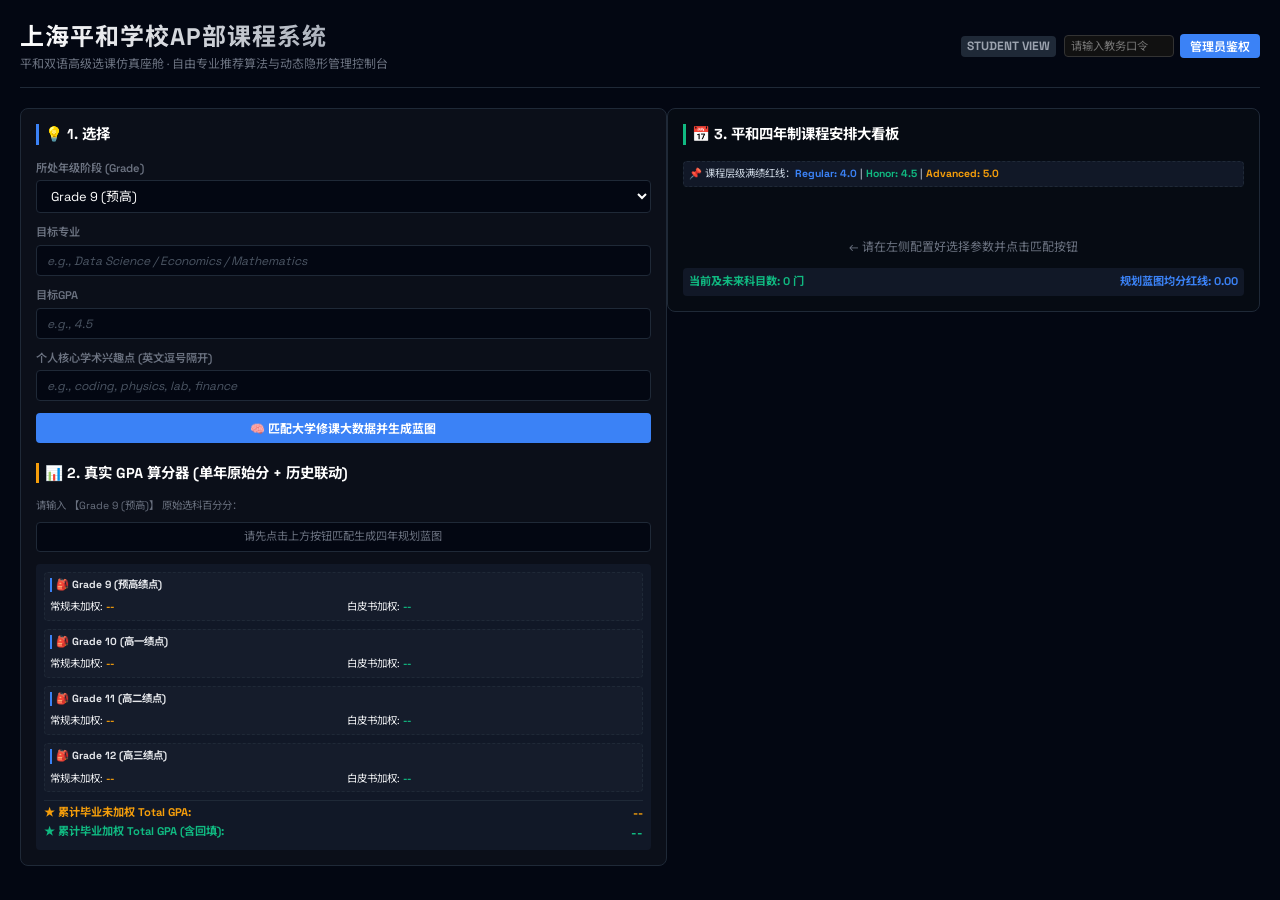
==== index.html @ c3697ebe "Rename 1.0.html to index.html" ====
<!DOCTYPE html>
<html lang="zh-CN">
<head>
    <meta charset="UTF-8">
    <meta name="viewport" content="width=device-width, initial-scale=1.0">
    <title>上海平和学校AP部课程系统 6.8 (美高4年制历史联动版)</title>
    <link href="https://fonts.googleapis.com/css2?family=Space+Grotesk:wght@400;600&family=Noto+Sans+SC:wght@400;700&display=swap" rel="stylesheet">
    <style>
        :root {
            --bg-base: #030712;      /* 深邃纯黑 */
            --bg-surface: #0b0f19;   /* 舱体冷灰 */
            --bg-card: #111827;      /* 面板灰 */
            --border: #1f2937;
            --primary: #3b82f6;      /* 极光蓝 */
            --accent: #f59e0b;       /* 琥珀金 */
            --success: #10b981;      /* 荧光绿 */
            --danger: #ef4444;       /* 警示红 */
            --text: #f3f4f6;
            --text-muted: #6b7280;
        }

        * { margin: 0; padding: 0; box-sizing: border-box; font-family: 'Space Grotesk', 'Noto Sans SC', sans-serif; }
        body { background-color: var(--bg-base); color: var(--text); padding: 20px; line-height: 1.4; }
        
        header { display: flex; justify-content: space-between; align-items: center; padding-bottom: 15px; border-bottom: 1px solid var(--border); margin-bottom: 20px; }
        .logo-box h1 { font-size: 1.5rem; font-weight: 700; background: linear-gradient(to right, #fff, #9ca3af); -webkit-background-clip: text; -webkit-text-fill-color: transparent; letter-spacing: 1px; }
        .logo-box p { font-size: 0.75rem; color: var(--text-muted); margin-top: 2px; }
        
        .auth-bar { display: flex; gap: 8px; align-items: center; font-size: 0.75rem; }
        .role-tag { padding: 2px 6px; border-radius: 4px; font-weight: bold; background: #1f2937; color: #9ca3af; }
        .role-tag.admin { background: rgba(245,158,11,0.15); color: var(--accent); border: 1px solid var(--accent); }

        /* 三栏宽网格布局 */
        .three-column-layout { display: grid; grid-template-columns: 1.2fr 1.1fr 0fr; gap: 0px; transition: all 0.3s cubic-bezier(0.4, 0, 0.2, 1); }
        .three-column-layout.admin-active { grid-template-columns: 1.2fr 1fr 1.2fr; gap: 15px; }

        .panel { background: var(--bg-surface); border: 1px solid var(--border); border-radius: 8px; padding: 15px; display: flex; flex-direction: column; gap: 12px; height: fit-content; }
        
        #adminMainPanel { display: none; opacity: 0; transition: opacity 0.3s ease; }
        .three-column-layout.admin-active #adminMainPanel { display: flex; opacity: 1; }

        .panel-title { font-size: 0.9rem; font-weight: 700; color: #fff; text-transform: uppercase; border-left: 3px solid var(--primary); padding-left: 6px; margin-bottom: 4px; }
        
        /* 表单与灰底字输入 */
        .form-item { display: flex; flex-direction: column; gap: 4px; }
        .form-item label { font-size: 0.7rem; color: var(--text-muted); font-weight: 600; }
        .form-item input, .form-item select, .form-item textarea { background: var(--bg-base); border: 1px solid var(--border); padding: 6px 10px; border-radius: 4px; color: #fff; font-size: 0.8rem; }
        .form-item input:focus, .form-item select:focus { border-color: var(--primary); outline: none; }
        
        .form-item input::placeholder { color: #4b5563; font-style: italic; font-size: 0.75rem; }

        .btn { padding: 6px 12px; border-radius: 4px; border: none; font-size: 0.75rem; font-weight: 600; cursor: pointer; transition: all 0.2s; text-align: center; }
        .btn-primary { background: var(--primary); color: #fff; }
        .btn-primary:hover { background: #2563eb; }
        .btn-accent { background: var(--accent); color: #000; }
        .btn-danger { background: rgba(239,68,68,0.1); color: var(--danger); border: 1px solid var(--danger); }
        .btn-danger:hover { background: var(--danger); color: #fff; }

        /* 课程看板 */
        .grade-section { background: var(--bg-card); border: 1px solid var(--border); border-radius: 6px; padding: 10px; margin-bottom: 10px; }
        .grade-header { font-size: 0.8rem; font-weight: 700; color: var(--primary); border-bottom: 1px solid var(--border); padding-bottom: 4px; margin-bottom: 6px; display: flex; justify-content: space-between; }
        .course-stack { display: flex; flex-direction: column; gap: 4px; }
        
        .course-node { background: var(--bg-base); border: 1px solid var(--border); padding: 6px 8px; border-radius: 4px; font-size: 0.75rem; display: flex; justify-content: space-between; align-items: center; cursor: pointer; }
        .course-node:hover { border-color: var(--primary); background: #0d1527; }
        
        .level-tag { font-size: 0.6rem; padding: 1px 4px; border-radius: 3px; font-weight: bold; margin-right: 4px; }
        .lvl-ap { background: rgba(59,130,246,0.15); color: #60a5fa; border: 1px solid var(--primary); }
        .lvl-hon { background: rgba(16,185,129,0.15); color: #34d399; border: 1px solid var(--success); }
        .lvl-reg { background: rgba(107,114,128,0.15); color: #9ca3af; border: 1px solid var(--text-muted); }

        /* 后台微型表格 */
        .table-container { max-height: 180px; overflow-y: auto; border: 1px solid var(--border); border-radius: 4px; margin-bottom: 5px; }
        table { width: 100%; border-collapse: collapse; font-size: 0.7rem; text-align: left; }
        th, td { padding: 5px; border-bottom: 1px solid var(--border); }
        th { background: var(--bg-card); color: var(--text-muted); position: sticky; top: 0; z-index: 10; }

        /* 算分面板行排版 */
        .score-row { display: grid; grid-template-columns: 1.5fr 1fr 1fr; gap: 6px; align-items: center; font-size: 0.7rem; padding: 5px 0; border-bottom: 1px solid #1f2937; }
        .score-input { width: 100%; background: #000; border: 1px solid var(--border); color: #fff; padding: 3px; text-align: center; font-size: 0.7rem; border-radius: 3px; }

        /* 历史GPA回填面板 */
        .history-gpa-box { background: rgba(59, 130, 246, 0.05); border: 1px dashed var(--primary); padding: 8px; border-radius: 6px; margin-bottom: 8px; }
        .history-grid-row { display: grid; grid-template-columns: 1.2fr 1fr 1fr; gap: 6px; margin-top: 5px; align-items: center; }
        .history-input { background: #000; border: 1px solid var(--border); color: #fff; padding: 3px 5px; font-size: 0.7rem; text-align: center; border-radius: 4px; width: 100%; }

        /* 模态弹窗 */
        .modal-mask { display: none; position: fixed; top: 0; left: 0; width: 100%; height: 100%; background: rgba(0,0,0,0.85); backdrop-filter: blur(3px); justify-content: center; align-items: center; z-index: 999; }
        .modal-box { background: var(--bg-surface); border: 1px solid #374151; padding: 20px; border-radius: 8px; max-width: 500px; width: 90%; }
        .alternative-list { display: flex; flex-direction: column; gap: 6px; max-height: 200px; overflow-y: auto; margin-top: 10px; }
        .alt-item { background: var(--bg-card); border: 1px solid var(--border); padding: 8px; border-radius: 4px; display: flex; justify-content: space-between; align-items: center; font-size: 0.75rem; }

        /* 教务筛选控制条 */
        .filter-bar-container { background: var(--bg-card); border: 1px solid var(--primary); padding: 8px; border-radius: 6px; display: flex; flex-direction: column; gap: 6px; margin-bottom: 5px; }
        .filter-grid { display: grid; grid-template-columns: 1fr 1fr; gap: 4px; }
        .filter-input-cell { background: var(--bg-base); border: 1px solid var(--border); color: #fff; font-size: 0.65rem; padding: 3px 6px; border-radius: 4px; width: 100%; }

        /* 分年级 GPA 看板微章样式 */
        .gpa-badge-row { display: grid; grid-template-columns: 1fr 1fr; gap: 8px; background: rgba(255,255,255,0.02); padding: 5px; border-radius: 4px; font-size: 0.65rem; border: 1px dashed #1f2937; margin-bottom: 3px; }
        .badge-year-title { grid-column: span 2; font-weight: bold; border-left: 2px solid var(--primary); padding-left: 4px; color: #e5e7eb; }
    </style>
</head>
<body>

<header>
    <div class="logo-box">
        <h1>上海平和学校AP部课程系统</h1>
        <p>平和双语高级选课仿真座舱 · 自由专业推荐算法与动态隐形管理控制台</p>
    </div>
    <div class="auth-bar" id="authZone">
        <span class="role-tag" id="roleBadge">STUDENT VIEW</span>
        <div id="loginFormElements" style="display: inline-flex; gap:6px; align-items:center;">
            <input type="password" id="admPwd" placeholder="请输入教务口令" style="width:110px; background:#111; border:1px solid #333; color:#fff; padding:3px 6px; font-size:0.7rem; border-radius:4px;">
            <button class="btn btn-primary" style="padding:3px 10px;" onclick="tryAdminLogin()">管理员鉴权</button>
        </div>
        <div id="logoutFormElements" style="display: none; gap:6px; align-items:center;">
            <button class="btn btn-accent" style="padding:3px 8px; font-size:0.7rem;" onclick="openPasswordModal()">🔐 修改密码</button>
            <button class="btn btn-danger" style="padding:3px 8px; font-size:0.7rem;" onclick="adminLogout()">登出后台</button>
        </div>
    </div>
</header>

<div class="three-column-layout" id="mainLayoutGrid">
    
    <div class="panel">
        <div class="panel-title">💡 1. 选择</div>
        <div class="form-item">
            <label>所处年级阶段 (Grade)</label>
            <select id="studentGrade" onchange="handleGradeChangeRefresh()">
                <option value="9">Grade 9 (预高)</option>
                <option value="10">Grade 10 (高一)</option>
                <option value="11">Grade 11 (高二)</option>
                <option value="12">Grade 12 (高三)</option>
            </select>
        </div>
        
        <div class="form-item">
            <label>目标专业</label>
            <input type="text" id="targetMajor" value="" placeholder="e.g., Data Science / Economics / Mathematics">
        </div>
        <div class="form-item">
            <label>目标GPA</label>
            <input type="number" id="gpaGoal" step="0.1" min="3.0" max="5.0" value="" placeholder="e.g., 4.5">
        </div>
        
        <div class="form-item">
            <label>个人核心学术兴趣点 (英文逗号隔开)</label>
            <input type="text" id="userKeywords" placeholder="e.g., coding, physics, lab, finance">
        </div>
        <button class="btn btn-primary" style="width: 100%; font-weight:bold;" onclick="triggerAiEngine()">🧠 匹配大学修课大数据并生成蓝图</button>

        <div class="panel-title" style="margin-top: 8px; border-left-color: var(--accent);">📊 2. 真实 GPA 算分器 (单年原始分 + 历史联动)</div>
        
        <div id="historyGpaPanel" class="history-gpa-box" style="display: none;">
            <div style="font-size: 0.7rem; font-weight: bold; color: var(--accent);">⏳ 选填：往届学年历史已获 GPA 回填箱</div>
            <div id="historyInputsContainer"></div>
        </div>

        <p style="font-size:0.65rem; color:var(--text-muted); margin-bottom:-4px;" id="scoreSectionTitle">请输入当前年级原始百分分：</p>
        
        <div id="realScoreContainer" style="max-height: 160px; overflow-y:auto; background:var(--bg-base); padding:6px; border-radius:4px; border:1px solid var(--border);">
            <p style="font-size:0.7rem; color:var(--text-muted); text-align:center;">请先点击上方按钮匹配生成四年规划蓝图</p>
        </div>
        
        <div style="background:var(--bg-card); padding:8px; border-radius:4px; display:flex; flex-direction:column; gap:5px;">
            
            <div class="gpa-badge-row">
                <div class="badge-year-title">🎒 Grade 9 (预高绩点)</div>
                <div>常规未加权: <span id="g9Unweighted" style="color:var(--accent); font-weight:bold;">--</span></div>
                <div>白皮书加权: <span id="g9Weighted" style="color:var(--success); font-weight:bold;">--</span></div>
            </div>

            <div class="gpa-badge-row">
                <div class="badge-year-title">🎒 Grade 10 (高一绩点)</div>
                <div>常规未加权: <span id="g10Unweighted" style="color:var(--accent); font-weight:bold;">--</span></div>
                <div>白皮书加权: <span id="g10Weighted" style="color:var(--success); font-weight:bold;">--</span></div>
            </div>

            <div class="gpa-badge-row">
                <div class="badge-year-title">🎒 Grade 11 (高二绩点)</div>
                <div>常规未加权: <span id="g11Unweighted" style="color:var(--accent); font-weight:bold;">--</span></div>
                <div>白皮书加权: <span id="g11Weighted" style="color:var(--success); font-weight:bold;">--</span></div>
            </div>

            <div class="gpa-badge-row">
                <div class="badge-year-title">🎒 Grade 12 (高三绩点)</div>
                <div>常规未加权: <span id="g12Unweighted" style="color:var(--accent); font-weight:bold;">--</span></div>
                <div>白皮书加权: <span id="g12Weighted" style="color:var(--success); font-weight:bold;">--</span></div>
            </div>

            <div style="border-top: 1px solid var(--border); padding-top:4px; display:flex; flex-direction:column; gap:2px; font-size:0.7rem; font-weight:bold;">
                <div style="display:flex; justify-content:space-between; color: var(--accent);">
                    <span>★ 累计毕业未加权 Total GPA:</span>
                    <span id="outUnweightedTotal" style="font-size:0.75rem;">--</span>
                </div>
                <div style="display:flex; justify-content:space-between; color: var(--success);">
                    <span>★ 累计毕业加权 Total GPA (含回填):</span>
                    <span id="outWeightedTotal" style="font-size:0.8rem;">--</span>
                </div>
            </div>
        </div>
    </div>

    <div class="panel" style="background: #060b13;">
        <div class="panel-title" style="border-left-color: var(--success);">📅 3. 平和四年制课程安排大看板</div>
        <div style="background:var(--bg-card); padding:5px; border-radius:4px; font-size:0.65rem; color:#cbd5e1; border:1px dashed var(--border); line-height: 1.4;">
            📌 课程层级满绩红线：<span style="color:var(--primary); font-weight:bold;">Regular: 4.0</span> | <span style="color:var(--success); font-weight:bold;">Honor: 4.5</span> | <span style="color:var(--accent); font-weight:bold;">Advanced: 5.0</span>
        </div>
        
        <div id="blueprintDashboard" style="flex:1; display:flex; flex-direction:column; gap:8px;">
            <p style="font-size:0.75rem; color:var(--text-muted); text-align:center; margin-top:40px;">← 请在左侧配置好选择参数并点击匹配按钮</p>
        </div>
        
        <div style="background:var(--bg-card); padding:6px; border-radius:4px; display:flex; justify-content:space-between; font-size:0.7rem; font-weight:bold;">
            <span style="color:var(--success);">当前及未来科目数: <span id="creditIndicator">0</span> 门</span>
            <span style="color:var(--primary);">规划蓝图均分红线: <span id="avgWeightIndicator">0.00</span></span>
        </div>
    </div>

    <div class="panel" id="adminMainPanel">
        <div class="panel-title" style="border-left-color: var(--accent);">🛠️ 4. 平和教务处核心控制台</div>
        
        <div style="background:rgba(245,158,11,0.05); padding:6px; border-radius:6px; border:1px solid rgba(245,158,11,0.3);">
            <div style="font-size:0.75rem; font-weight:bold; color:var(--accent); margin-bottom:4px;">⚙️ 动态重塑：百分比分值矩阵划分</div>
            <div class="table-container" style="max-height: 90px; margin-bottom: 3px;">
                <table>
                    <thead><tr><th>等级</th><th>最低红线分数</th><th>基准绩点</th></tr></thead>
                    <tbody id="gpaMatrixAdminBody"></tbody>
                </table>
            </div>
            <button class="btn btn-accent" style="width:100%; font-size:0.65rem; padding:2px;" onclick="saveGpaMatrixSettings()">💾 保存并应用新 GPA 映射算法</button>
        </div>

        <div style="background:var(--bg-card); padding:5px; border-radius:6px; border:1px solid var(--border); display:flex; flex-direction:column; gap:4px;">
            <div style="font-size:0.75rem; font-weight:bold; color:#fff;" id="adminFormTitle">📢 投放/修改平和科目教学大纲</div>
            <div style="display:grid; grid-template-columns: 1fr 1fr; gap:4px;">
                <input type="text" id="cId" placeholder="课程代码" style="font-size:0.7rem; padding:3px;">
                <input type="text" id="cName" placeholder="标准课程名称" style="font-size:0.7rem; padding:3px;">
            </div>
            <div style="display:grid; grid-template-columns: 1fr 1fr 1fr; gap:4px;">
                <select id="cDept" style="font-size:0.7rem; padding:3px;">
                    <option value="Chinese">语文组</option><option value="English">英语组</option>
                    <option value="Math">数学组</option><option value="Physics">物理组</option>
                    <option value="Chemistry">化学组</option><option value="Biology">生物组</option>
                    <option value="Humanities">人文组</option><option value="Elective_One">选修一</option>
                    <option value="Elective_Two">选修二</option>
                </select>
                <select id="cType" onchange="syncWeightBonus()" style="font-size:0.7rem; padding:3px;">
                    <option value="Advance">AP级</option><option value="Honor">荣誉级</option><option value="Regular">基础级</option>
                </select>
                <input type="number" id="cWeight" step="0.1" value="5.0" style="font-size:0.7rem; padding:3px;">
            </div>
            <div style="display:grid; grid-template-columns: 1fr 1fr; gap:4px;">
                <input type="text" id="cGrades" value="9,10,11,12" style="font-size:0.7rem; padding:3px;">
                <input type="text" id="cPrereq" placeholder="前置依赖(选填)" style="font-size:0.7rem; padding:3px;">
            </div>
            <textarea id="cDesc" rows="1" placeholder="教学大纲核心描述..." style="font-size:0.7rem; padding:3px;"></textarea>
            <div style="display:flex; gap:4px;">
                <button class="btn btn-primary" style="flex:1; padding:3px;" onclick="submitCourseToDatabase()">🚀 发布/覆盖更新</button>
                <button class="btn btn-danger" id="btnCancelEdit" style="display:none; padding:3px;" onclick="cancelAdminEditState()">取消</button>
            </div>
        </div>

        <div class="filter-bar-container">
            <div style="font-size:0.75rem; font-weight:bold; color:var(--success); display:flex; justify-content:space-between; align-items:center;">
                <span>🔍 课程搜索</span>
                <span style="font-size:0.6rem; color:var(--text-muted);" id="filterCountIndicator">匹配中...</span>
            </div>
            <div class="filter-grid">
                <select id="filterDept" class="filter-input-cell" onchange="refreshAdminViewTable()">
                    <option value="ALL">-- 全部教研组 --</option>
                    <option value="Chinese">语文组</option><option value="English">英语组</option>
                    <option value="Math">数学组</option><option value="Physics">物理组</option>
                    <option value="Chemistry">化学组</option><option value="Biology">生物组</option>
                    <option value="Humanities">人文组</option><option value="Elective_One">选修一</option>
                    <option value="Elective_Two">选修二</option>
                </select>
                <select id="filterGrade" class="filter-input-cell" onchange="refreshAdminViewTable()">
                    <option value="ALL">-- 全部年级 --</option>
                    <option value="9">Grade 9 (预高)</option>
                    <option value="10">Grade 10 (高一)</option>
                    <option value="11">Grade 11 (高二)</option>
                    <option value="12">Grade 12 (高三)</option>
                </select>
            </div>
            <div class="filter-grid">
                <input type="text" id="filterId" class="filter-input-cell" placeholder="模糊搜索代码 (如: MATH)..." oninput="refreshAdminViewTable()">
                <input type="text" id="filterName" class="filter-input-cell" placeholder="模糊搜索名称 (如: Calculus)..." oninput="refreshAdminViewTable()">
            </div>
        </div>

        <div style="font-size:0.75rem; font-weight:bold; margin-top:2px;">📊 筛选大纲数据库结果：</div>
        <div class="table-container" style="max-height: 120px;">
            <table id="adminTable">
                <thead><tr><th>代码ID</th><th>课程名称</th><th>年级</th><th>操作</th></tr></thead>
                <tbody></tbody>
            </table>
        </div>
        <button class="btn btn-danger" style="width:100%; font-size:0.65rem; padding:3px;" onclick="resetToOfficialDatabase()">恢复平和白皮书出厂设置</button>
    </div>

</div>

<div class="modal-mask" id="exchangeModal">
    <div class="modal-box">
        <h3 id="modalTitle" style="color:var(--primary); font-size:0.95rem;">课程详情与级别调整中心</h3>
        <div style="background:var(--bg-base); padding:10px; border-radius:4px; font-size:0.75rem; margin:10px 0; color:#cbd5e1; border:1px solid var(--border);" id="modalBodyText"></div>
        <div style="font-size:0.75rem; font-weight:bold; color:var(--accent); margin-bottom:6px;">🔄 分班考/真实选择调整：</div>
        <div class="alternative-list" id="modalAlternatives"></div>
        <div style="display:flex; justify-content:flex-end; margin-top:12px;">
            <button class="btn btn-danger" onclick="closeModal()">关闭返回控制舱</button>
        </div>
    </div>
</div>

<div class="modal-mask" id="passwordModal">
    <div class="modal-box" style="max-width: 350px;">
        <h3 style="color:var(--accent); font-size:0.95rem; margin-bottom:12px;">🔐 修改教务控制密钥</h3>
        <div style="display:flex; flex-direction:column; gap:10px;">
            <div class="form-item"><label>原密码</label><input type="password" id="pwdOld"></div>
            <div class="form-item"><label>新密码</label><input type="password" id="pwdNew1"></div>
            <div class="form-item"><label>确认新密码</label><input type="password" id="pwdNew2"></div>
        </div>
        <div style="display:flex; justify-content:flex-end; gap:8px; margin-top:15px;">
            <button class="btn btn-primary" onclick="executePasswordChange()">确认更新</button>
            <button class="btn btn-danger" onclick="closePasswordModal()">取消</button>
        </div>
    </div>
</div>

<script>
// =====================================================================
// DATA & CORES
// =====================================================================
const DEFAULT_GPA_MATRIX = [
    { grade: "A",  minScore: 93, unweightedGpa: 4.0 },
    { grade: "A-", minScore: 89, unweightedGpa: 3.7 },
    { grade: "B+", minScore: 85, unweightedGpa: 3.3 },
    { grade: "B",  minScore: 81, unweightedGpa: 3.0 },
    { grade: "B-", minScore: 78, unweightedGpa: 2.7 },
    { grade: "C+", minScore: 75, unweightedGpa: 2.3 },
    { grade: "C",  minScore: 71, unweightedGpa: 2.0 },
    { grade: "C-", minScore: 68, unweightedGpa: 1.7 },
    { grade: "D+", minScore: 65, unweightedGpa: 1.3 },
    { grade: "D",  minScore: 60, unweightedGpa: 1.0 },
    { grade: "F",  minScore: 0,  unweightedGpa: 0.0 }
];

const METADATA_BASE = [
    {id: "CHI09", name: "Pre-AP Chinese Literature 9", dept: "Chinese", type: "Regular", weight: 4.0, credit: 1.0, grades: [9], prereqs: [], desc: "Introductory essay writing and analysis."},
    {id: "ENG09", name: "English Foundation 9", dept: "English", type: "Regular", weight: 4.0, credit: 1.0, grades: [9], prereqs: [], desc: "Core grammar, vocabulary building and reading."},
    {id: "MATH09", name: "Integrated Math 9", dept: "Math", type: "Regular", weight: 4.0, credit: 1.0, grades: [9], prereqs: [], desc: "Algebra fundamentals and introductory geometry."},
    {id: "PHYS09", name: "Introductory Physics 9", dept: "Physics", type: "Regular", weight: 4.0, credit: 1.0, grades: [9], prereqs: [], desc: "Conceptual physics and basic lab guidelines."},
    {id: "CHEM09", name: "Introductory Chemistry 9", dept: "Chemistry", type: "Regular", weight: 4.0, credit: 1.0, grades: [9], prereqs: [], desc: "Basic elements and elemental bonding layout."},
    {id: "BIO09", name: "Introductory Biology 9", dept: "Biology", type: "Regular", weight: 4.0, credit: 1.0, grades: [9], prereqs: [], desc: "Introduction to life sciences and ecology."},
    {id: "HIST09", name: "Global Studies 9", dept: "Humanities", type: "Regular", weight: 4.0, credit: 1.0, grades: [9], prereqs: [], desc: "Foundational regional and world geography overview."},
    {id: "ELC09_CS", name: "Intro to Coding 9", dept: "Elective_One", type: "Regular", weight: 4.0, credit: 1.0, grades: [9], prereqs: [], desc: "Scratch and introductory logic structures."},
    {id: "ELC09_EC", name: "Business Basics 9", dept: "Elective_Two", type: "Regular", weight: 4.0, credit: 1.0, grades: [9], prereqs: [], desc: "Basic economic systems and enterprise definitions."},

    {id: "CHI10", name: "Chinese Literature 10", dept: "Chinese", type: "Honor", weight: 4.5, credit: 1.0, grades: [10], prereqs: [], desc: "Focuses on classical Chinese ancient sense."},
    {id: "CHI11", name: "Chinese Literature 11", dept: "Chinese", type: "Honor", weight: 4.5, credit: 1.0, grades: [11], prereqs: ["CHI10"], desc: "Axial Age philosophy readings."},
    {id: "CHI12", name: "Chinese Literature 12", dept: "Chinese", type: "Honor", weight: 4.5, credit: 1.0, grades: [12], prereqs: ["CHI11"], desc: "Advanced textual dissertation analysis."},
    {id: "ENG_HON10", name: "Pre-AP English Language (Honor)", dept: "English", type: "Honor", weight: 4.5, credit: 1.0, grades: [10], prereqs: [], desc: "Intensive training on rhetorical analysis."},
    {id: "ENG_AP11", name: "AP English Language & Composition", dept: "English", type: "Advance", weight: 5.0, credit: 1.0, grades: [11], prereqs: [], desc: "Focuses on identification of rhetorical strategies."},
    {id: "ENG_AP12", name: "AP English Literature & Composition", dept: "English", type: "Advance", weight: 5.0, credit: 1.0, grades: [12], prereqs: [], desc: "College-level intensive studies of fiction."},
    {id: "MATH_HON10", name: "Pre-AP Precalculus (Honor)", dept: "Math", type: "Honor", weight: 4.5, credit: 1.0, grades: [10], prereqs: [], desc: "Rigorous framework of mathematical reasoning."},
    {id: "MATH_AP_BC", name: "AP Calculus BC", dept: "Math", type: "Advance", weight: 5.0, credit: 1.0, grades: [11], prereqs: [], desc: "Limits, derivatives, improper integrals, Taylor series."},
    {id: "MATH_POST_LA", name: "Post-AP Linear Algebra", dept: "Math", type: "Advance", weight: 5.0, credit: 1.0, grades: [12], prereqs: ["MATH_AP_BC"], desc: "Vector spaces, transformations, matrix algebra."},
    {id: "PHYS_AP1", name: "AP Physics 1 (Algebra-Based)", dept: "Physics", type: "Advance", weight: 5.0, credit: 1.0, grades: [10, 11], prereqs: [], desc: "Explore fields, force interactions, angular momentum."},
    {id: "PHYS_AP_C", name: "AP Physics C: Mechanics", dept: "Physics", type: "Advance", weight: 5.0, credit: 1.0, grades: [11, 12], prereqs: [], desc: "Calculus-based mechanics parsing."},
    {id: "CHEM_HON10", name: "Pre-AP Chemistry (Honor)", dept: "Chemistry", type: "Honor", weight: 4.5, credit: 1.0, grades: [10, 11], prereqs: [], desc: "Particulate-level understanding of matter."},
    {id: "CHEM_AP11", name: "AP Chemistry", dept: "Chemistry", type: "Advance", weight: 5.0, credit: 1.0, grades: [11, 12], prereqs: [], desc: "Intermolecular forces, kinetics, chemical equilibrium."},
    {id: "BIO_AP12", name: "AP Biology", dept: "Biology", type: "Advance", weight: 5.0, credit: 1.0, grades: [11, 12], prereqs: ["CHEM_HON10"], desc: "Cellular energetics, evolution metrics."},
    {id: "HIST_AP_WORLD", name: "AP World History: Modern", dept: "Humanities", type: "Advance", weight: 5.0, credit: 1.0, grades: [10, 11], prereqs: [], desc: "Advanced database synthesis of global history tracks."},
    {id: "HIST_AP_US", name: "AP United States History", dept: "Humanities", type: "Advance", weight: 5.0, credit: 1.0, grades: [11, 12], prereqs: [], desc: "Data-based questions tracking US History."},
    {id: "SUB_AP_CSP", name: "AP Computer Science Principles", dept: "Elective_One", type: "Advance", weight: 5.0, credit: 1.0, grades: [10, 11], prereqs: [], desc: "Algorithmic logic and python coding abstractions."},
    {id: "SUB_AP_CSA", name: "AP Computer Science A", dept: "Elective_One", type: "Advance", weight: 5.0, credit: 1.0, grades: [11, 12], prereqs: [], desc: "Object-oriented programming logic in Java."},
    {id: "SUB_AP_MICRO", name: "AP Microeconomics", dept: "Elective_Two", type: "Advance", weight: 5.0, credit: 1.0, grades: [10, 11], prereqs: [], desc: "Consumer behaviors, marginal efficiencies."},
    {id: "SUB_AP_MACRO", name: "AP Macroeconomics", dept: "Elective_Two", type: "Advance", weight: 5.0, credit: 1.0, grades: [11, 12], prereqs: [], desc: "National aggregate outputs, monetary curves."}
];

let globalDatabase = JSON.parse(localStorage.getItem('PH_COCKPIT_DB')) || METADATA_BASE;
let gpaMatrix = JSON.parse(localStorage.getItem('PH_GPA_MATRIX')) || DEFAULT_GPA_MATRIX;

let activePlan = { 9: [], 10: [], 11: [], 12: [] };
let activeProfile = { grade: 9, major: "undecided", targetGpa: 4.0, interests: "" };
let targetedModalGrade = 10;
let targetedModalDept = "";

// 存储手动填写的历史学年整体GPA结果
let historicalGpaInputData = {
    9:  { unweighted: null, weighted: null },
    10: { unweighted: null, weighted: null },
    11: { unweighted: null, weighted: null }
};

window.onload = function() {
    if(!localStorage.getItem('PH_ADMIN_PASSWORD')) {
        localStorage.setItem('PH_ADMIN_PASSWORD', '1234');
    }
    refreshAdminViewTable();
    renderGpaMatrixAdminTable();
    handleGradeChangeRefresh();
};

// =====================================================================
// AUTHENTICATION
// =====================================================================
function tryAdminLogin() {
    let inputPwd = document.getElementById('admPwd').value.trim();
    if(inputPwd === localStorage.getItem('PH_ADMIN_PASSWORD')) {
        document.getElementById('roleBadge').innerText = "ADMIN CONTROLLER";
        document.getElementById('roleBadge').className = "role-tag admin";
        document.getElementById('loginFormElements').style.display = "none";
        document.getElementById('logoutFormElements').style.display = "inline-flex";
        document.getElementById('mainLayoutGrid').className = "three-column-layout admin-active";
        document.getElementById('admPwd').value = "";
        refreshAdminViewTable();
        alert("🔓 鉴权成功！大纲控制及筛选模块开放。");
    } else {
        alert("❌ 口令错误，拦截访问。");
    }
}

function adminLogout() {
    document.getElementById('roleBadge').innerText = "STUDENT VIEW";
    document.getElementById('roleBadge').className = "role-tag";
    document.getElementById('loginFormElements').style.display = "inline-flex";
    document.getElementById('logoutFormElements').style.display = "none";
    document.getElementById('mainLayoutGrid').className = "three-column-layout";
    cancelAdminEditState();
}

function renderGpaMatrixAdminTable() {
    let tbody = document.getElementById('gpaMatrixAdminBody');
    tbody.innerHTML = "";
    gpaMatrix.forEach((row, index) => {
        let tr = document.createElement('tr');
        let inputHtml = row.grade === "F" ? `<span style="color:var(--text-muted); font-size:0.65rem;">0分固定</span>` :
            `<input type="number" class="matrix-score-input" data-index="${index}" value="${row.minScore}" min="0" max="100" style="width:45px; background:#000; border:1px solid #333; color:var(--accent); text-align:center; font-size:0.65rem; border-radius:3px;">`;
        tr.innerHTML = `<td><b>${row.grade}</b></td><td>${inputHtml}</td><td>${row.unweightedGpa.toFixed(1)}</td>`;
        tbody.appendChild(tr);
    });
}

function saveGpaMatrixSettings() {
    let inputs = document.querySelectorAll('.matrix-score-input');
    let tempMatrix = JSON.parse(JSON.stringify(gpaMatrix));
    inputs.forEach(input => {
        let idx = parseInt(input.getAttribute('data-index'));
        let val = parseInt(input.value);
        if(!isNaN(val) && val >= 0 && val <= 100) tempMatrix[idx].minScore = val;
    });
    for(let i = 0; i < tempMatrix.length - 1; i++) {
        if(tempMatrix[i].minScore <= tempMatrix[i+1].minScore) {
            alert(`❌ 更改失败：【${tempMatrix[i].grade}】红线分必须高于下一档【${tempMatrix[i+1].grade}】！`);
            return;
        }
    }
    gpaMatrix = tempMatrix;
    localStorage.setItem('PH_GPA_MATRIX', JSON.stringify(gpaMatrix));
    alert("💾 GPA 映射矩阵全局热更新成功！");
    runGpaCalcEngine();
}

// =====================================================================
// FILTER ENGINE
// =====================================================================
function refreshAdminViewTable() {
    let tbody = document.querySelector('#adminTable tbody');
    tbody.innerHTML = "";
    let selDept = document.getElementById('filterDept').value;
    let selGrade = document.getElementById('filterGrade').value;
    let keywordId = document.getElementById('filterId').value.trim().toUpperCase();
    let keywordName = document.getElementById('filterName').value.trim().toLowerCase();

    let filteredList = globalDatabase.filter(c => {
        if (selDept !== "ALL" && c.dept !== selDept) return false;
        if (selGrade !== "ALL" && !c.grades.includes(parseInt(selGrade))) return false;
        if (keywordId && !c.id.toUpperCase().includes(keywordId)) return false;
        if (keywordName && !c.name.toLowerCase().includes(keywordName)) return false;
        return true;
    });

    document.getElementById('filterCountIndicator').innerText = `共匹配到 ${filteredList.length} 门课程`;
    if(filteredList.length === 0) {
        tbody.innerHTML = `<tr><td colspan="4" style="color:var(--text-muted); text-align:center; font-style:italic; font-size:0.65rem; padding:10px;">⚠️ 未找到匹配的教学大纲...</td></tr>`;
        return;
    }

    filteredList.forEach(c => {
        let tr = document.createElement('tr');
        tr.innerHTML = `
            <td><b>${c.id}</b></td>
            <td style="max-width:110px; overflow:hidden; text-overflow:ellipsis; white-space:nowrap;">${c.name}</td>
            <td><span style="color:var(--success); font-weight:bold;">G${c.grades.join('/')}</span></td>
            <td>
                <button class="btn btn-primary" style="padding:1px 5px; font-size:0.6rem;" onclick="initEditCourseBackfill('${c.id}')">编</button>
            </td>
        `;
        tbody.appendChild(tr);
    });
}

// =====================================================================
// 历史回填响应与生成引擎
// =====================================================================
function handleGradeChangeRefresh() {
    let currentGrade = parseInt(document.getElementById('studentGrade').value);
    activeProfile.grade = currentGrade;
    
    let historyBox = document.getElementById('historyGpaPanel');
    let container = document.getElementById('historyInputsContainer');
    let titleSpan = document.getElementById('scoreSectionTitle');
    
    let labelYear = currentGrade===9?"预高":(currentGrade===10?"高一":(currentGrade===11?"高二":"高三"));
    titleSpan.innerText = `请输入 【Grade ${currentGrade} (${labelYear})】 原始选科百分分：`;

    container.innerHTML = "";
    
    // 只有选择 G10, G11, G12 时，才需要渲染之前学年的整体GPA历史回填框
    if(currentGrade > 9) {
        historyBox.style.display = "block";
        for(let y = 9; y < currentGrade; y++) {
            let labelPast = y===9?"预高":(y===10?"高一":"高二");
            let div = document.createElement('div');
            div.className = "history-grid-row";
            div.innerHTML = `
                <span style="font-size:0.7rem; color:#fff;"><b>G${y} (${labelPast})</b> 整体：</span>
                <input type="number" class="history-input hist-unweight" data-year="${y}" step="0.01" min="0" max="4.0" placeholder="未加权 (如3.8)" oninput="cacheHistoryGpaInputs()">
                <input type="number" class="history-input hist-weight" data-year="${y}" step="0.01" min="0" max="5.0" placeholder="加权 (如4.3)" oninput="cacheHistoryGpaInputs()">
            `;
            container.appendChild(div);
        }
    } else {
        historyBox.style.display = "none";
    }

    // 重置对应面板输出
    for(let y=9; y<=12; y++) {
        document.getElementById(`g${y}Unweighted`).innerText = "--";
        document.getElementById(`g${y}Weighted`).innerText = "--";
    }
    document.getElementById('outUnweightedTotal').innerText = "--";
    document.getElementById('outWeightedTotal').innerText = "--";

    if(activePlan[currentGrade] && activePlan[currentGrade].length > 0) {
        renderScoreInputsGrid();
    }
}

function cacheHistoryGpaInputs() {
    let unweightFields = document.querySelectorAll('.hist-unweight');
    let weightFields = document.querySelectorAll('.hist-weight');

    // 清空缓存
    for(let y in historicalGpaInputData) {
        historicalGpaInputData[y].unweighted = null;
        historicalGpaInputData[y].weighted = null;
    }

    unweightFields.forEach(f => {
        let y = parseInt(f.getAttribute('data-year'));
        let val = parseFloat(f.value);
        if(!isNaN(val)) historicalGpaInputData[y].unweighted = val;
    });

    weightFields.forEach(f => {
        let y = parseInt(f.getAttribute('data-year'));
        let val = parseFloat(f.value);
        if(!isNaN(val)) historicalGpaInputData[y].weighted = val;
    });

    // 重新触发总计算联动
    runGpaCalcEngine();
}

// =====================================================================
// AI RECOMMEND ENGINE
// =====================================================================
function syncWeightBonus() {
    let t = document.getElementById('cType').value;
    document.getElementById('cWeight').value = t==='Advance' ? '5.0' : (t==='Honor' ? '4.5' : '4.0');
}

function triggerAiEngine() {
    let inputKeywords = document.getElementById('userKeywords').value.trim();
    let parsedGpaGoal = parseFloat(document.getElementById('gpaGoal').value) || 4.0;
    let parsedMajor = document.getElementById('targetMajor').value.trim().toLowerCase() || "undecided";

    activeProfile.major = parsedMajor;
    activeProfile.targetGpa = parsedGpaGoal;
    activeProfile.interests = inputKeywords ? inputKeywords.toLowerCase() : "";

    activePlan = { 9: [], 10: [], 11: [], 12: [] };
    let baseTracks = ["Chinese", "English", "Math", "Physics", "Chemistry", "Biology", "Humanities"];

    for (let g = 9; g <= 12; g++) {
        baseTracks.forEach(dept => {
            let options = globalDatabase.filter(c => c.dept === dept && c.grades.includes(g));
            if(options.length === 0) return;
            activePlan[g].push(getBestMatchCourse(options, dept));
        });

        if (g === 9 || g === 10) {
            let allElectives = globalDatabase.filter(c => ["Elective_One", "Elective_Two"].includes(c.dept) && c.grades.includes(g));
            if (allElectives.length > 0) activePlan[g].push(getBestMatchCourse(allElectives, "Electives"));
        } else {
            ["Elective_One", "Elective_Two"].forEach(dept => {
                let options = globalDatabase.filter(c => c.dept === dept && c.grades.includes(g));
                if(options.length === 0) return;
                activePlan[g].push(getBestMatchCourse(options, dept));
            });
        }
    }
    renderCockpitDashboard();
    renderScoreInputsGrid();
}

function getBestMatchCourse(options, dept) {
    let evaluated = options.map(c => {
        let fitness = 0;
        let fullTxt = (c.name + " " + c.desc).toLowerCase();
        if(activeProfile.major.includes("data") || activeProfile.major.includes("comput") || activeProfile.major.includes("ai")) {
            if(["Math", "Elective_One"].includes(c.dept)) fitness += 8;
        }
        if(activeProfile.major.includes("eng") || activeProfile.major.includes("physic")) {
            if(["Physics", "Math"].includes(c.dept)) fitness += 8;
        }
        if(activeProfile.major.includes("econ") || activeProfile.major.includes("busin")) {
            if(["Humanities", "Elective_Two"].includes(c.dept) || fullTxt.includes("econ")) fitness += 8;
        }
        if (activeProfile.interests) {
            activeProfile.interests.split(',').forEach(term => {
                if(term.trim().length > 0 && fullTxt.includes(term.trim())) fitness += 4;
            });
        }
        if(activeProfile.targetGpa >= 4.5 && c.type === "Advance") fitness += 3;
        return { course: c, score: fitness };
    }).sort((a,b) => b.score - a.score);
    return evaluated[0].course;
}

// =====================================================================
// FRONTEND INTERACTION
// =====================================================================
function renderCockpitDashboard() {
    let container = document.getElementById('blueprintDashboard');
    container.innerHTML = "";
    let totalCredits = 0, weightSum = 0;
    let currentGrade = activeProfile.grade;

    for (let g = 9; g <= 12; g++) {
        let section = document.createElement('div');
        section.className = "grade-section";
        
        if (g !== currentGrade) {
            section.style.opacity = "0.55";
        }

        let header = document.createElement('div');
        header.className = "grade-header";
        
        let labelYear = g===9?"预高":(g===10?"高一":(g===11?"高二":"高三"));
        let statusTag = g === currentGrade ? `<span style="color:var(--success); font-weight:bold;">[🎯当前计算年级]</span>` : `<span>[大纲常驻参考]</span>`;
        header.innerHTML = `<span>📅 Grade ${g} (${labelYear}) ${statusTag}</span>`;
        section.appendChild(header);

        let stack = document.createElement('div');
        stack.className = "course-stack";
        (activePlan[g] || []).forEach(c => {
            let node = document.createElement('div');
            node.className = "course-node";
            node.onclick = () => launchCourseModal(c.id, g, c.dept);
            let lvlClass = c.type=='Advance'?'lvl-ap':(c.type=='Honor'?'lvl-hon':'lvl-reg');
            node.innerHTML = `<div><span class="level-tag ${lvlClass}">${c.type}</span><b>[${c.id}]</b> ${c.name}</div><div style="color:var(--text-muted); font-size:0.65rem;">红线: ${c.weight}</div>`;
            stack.appendChild(node);
            
            if(g >= currentGrade) {
                totalCredits += 1;
                weightSum += c.weight;
            }
        });
        section.appendChild(stack);
        container.appendChild(section);
    }
    document.getElementById('creditIndicator').innerText = totalCredits;
    document.getElementById('avgWeightIndicator').innerText = totalCredits > 0 ? (weightSum / totalCredits).toFixed(2) : "0.00";
}

function launchCourseModal(courseId, grade, dept) {
    targetedModalGrade = grade; targetedModalDept = dept;
    let c = globalDatabase.find(x => x.id === courseId);
    document.getElementById('modalTitle').innerText = `大纲查验与分班级别调换`;
    document.getElementById('modalBodyText').innerHTML = `<b>课程全称:</b> ${c.name} | <b>难度:</b> ${c.type} <br><b>依赖项:</b> ${c.prereqs.length > 0 ? c.prereqs.join(', ') : '无'}`;

    let alternatives = ((grade === 9 || grade === 10) && ["Elective_One", "Elective_Two"].includes(dept)) ?
        globalDatabase.filter(x => ["Elective_One", "Elective_Two"].includes(x.dept) && x.grades.includes(grade)) :
        globalDatabase.filter(x => x.dept === dept && x.grades.includes(grade));

    let altWrap = document.getElementById('modalAlternatives'); altWrap.innerHTML = "";
    alternatives.forEach(alt => {
        let isSelected = alt.id === courseId;
        let div = document.createElement('div'); div.className = "alt-item";
        div.innerHTML = `<div><span class="level-tag ${alt.type==='Advance'?'lvl-ap':(alt.type==='Honor'?'lvl-hon':'lvl-reg')}">${alt.type}</span><b>${alt.name}</b></div>
            <div>${isSelected ? `<span style="color:var(--success); font-weight:bold;">当前</span>` : `<button class="btn btn-primary" style="padding:2px 6px; font-size:0.65rem;" onclick="processSwapCourse('${courseId}', '${alt.id}')">选择</button>`}</div>`;
        altWrap.appendChild(div);
    });
    document.getElementById('exchangeModal').style.display = "flex";
}

function processSwapCourse(oldId, newId) {
    let nextCourse = globalDatabase.find(x => x.id === newId);
    let grade = targetedModalGrade;
    if(nextCourse.prereqs && nextCourse.prereqs.length > 0) {
        let verified = false;
        for(let g = 9; g < grade; g++) {
            if(activePlan[g] && activePlan[g].some(c => nextCourse.prereqs.includes(c.id))) verified = true;
        }
        if(!verified) return alert(`⚠️ 选课树拦截：修读此科必须先修完 ${nextCourse.prereqs.join(', ')}。`);
    }
    let idx = activePlan[grade].findIndex(x => x.id === oldId);
    if(idx !== -1) activePlan[grade][idx] = nextCourse;
    closeModal(); renderCockpitDashboard(); renderScoreInputsGrid();
}
function closeModal() { document.getElementById('exchangeModal').style.display = "none"; }

// =====================================================================
// 计算引擎
// =====================================================================
function renderScoreInputsGrid() {
    let container = document.getElementById('realScoreContainer');
    container.innerHTML = "";
    
    let currentGrade = activeProfile.grade;
    let targetCourses = activePlan[currentGrade] || [];
    
    if(targetCourses.length === 0) {
        container.innerHTML = `<p style="font-size:0.7rem; color:var(--text-muted); text-align:center;">请先匹配生成蓝图</p>`;
        return;
    }
    
    targetCourses.forEach((c, idx) => {
        let div = document.createElement('div');
        div.className = "score-row";
        div.innerHTML = `
            <span style="max-width:140px; overflow:hidden; text-overflow:ellipsis; white-space:nowrap;"><b>[${c.type}]</b> ${c.name}</span>
            <input type="number" class="student-score-input" data-year="${currentGrade}" data-type="${c.type}" data-credit="${c.credit || 1.0}" min="0" max="100" placeholder="原始分" oninput="runGpaCalcEngine()">
            <span class="letter-grade-display" id="letterDisplay_${idx}" style="color:var(--text-muted); text-align:right; font-weight:bold;">--</span>
        `;
        container.appendChild(div);
    });
}

function runGpaCalcEngine() {
    let fields = document.querySelectorAll('.student-score-input');
    let currentGrade = activeProfile.grade;

    let curTotalCredits = 0;
    let curSumUnweighted = 0;
    let curSumWeighted = 0;

    fields.forEach((f, idx) => {
        let v = f.value.trim();
        let displaySpan = document.getElementById(`letterDisplay_${idx}`);
        if(v === "" || isNaN(v)) { if(displaySpan) displaySpan.innerText = "--"; return; }

        let score = parseFloat(v);
        let cType = f.getAttribute('data-type');
        let cCredit = parseFloat(f.getAttribute('data-credit')) || 1.0;

        let tier = gpaMatrix.find(t => score >= t.minScore);
        if(!tier) tier = gpaMatrix[gpaMatrix.length - 1];
        if(displaySpan) displaySpan.innerText = tier.grade;

        let baseGpa = tier.unweightedGpa;
        let bonus = 0;
        if(baseGpa > 0) {
            if(cType === "Advance") bonus = 1.0;
            else if(cType === "Honor") bonus = 0.5;
        }

        curTotalCredits += cCredit;
        curSumUnweighted += (baseGpa * cCredit);
        curSumWeighted += ((baseGpa + bonus) * cCredit);
    });

    let finalYearlyData = {
        9:  { unweighted: null, weighted: null },
        10: { unweighted: null, weighted: null },
        11: { unweighted: null, weighted: null },
        12: { unweighted: null, weighted: null }
    };

    for(let y = 9; y < currentGrade; y++) {
        finalYearlyData[y].unweighted = historicalGpaInputData[y].unweighted;
        finalYearlyData[y].weighted = historicalGpaInputData[y].weighted;
    }

    if(curTotalCredits > 0) {
        finalYearlyData[currentGrade].unweighted = curSumUnweighted / curTotalCredits;
        finalYearlyData[currentGrade].weighted = curSumWeighted / curTotalCredits;
    }

    for(let y = 9; y <= 12; y++) {
        let unweightedSpan = document.getElementById(`g${y}Unweighted`);
        let weightedSpan = document.getElementById(`g${y}Weighted`);
        
        let uVal = finalYearlyData[y].unweighted;
        let wVal = finalYearlyData[y].weighted;

        if(uVal !== null && !isNaN(uVal)) unweightedSpan.innerText = uVal.toFixed(2);
        else unweightedSpan.innerText = "--";

        if(wVal !== null && !isNaN(wVal)) weightedSpan.innerText = wVal.toFixed(2);
        else weightedSpan.innerText = "--";
    }

    let activeYearsCount = 0;
    let globalUnweightSum = 0;
    let globalWeightSum = 0;

    for(let y = 9; y <= 12; y++) {
        let uVal = finalYearlyData[y].unweighted;
        let wVal = finalYearlyData[y].weighted;

        if(uVal !== null && !isNaN(uVal) && wVal !== null && !isNaN(wVal)) {
            activeYearsCount++;
            globalUnweightSum += uVal;
            globalWeightSum += wVal;
        }
    }

    let outUnweightedTotal = document.getElementById('outUnweightedTotal');
    let outWeightedTotal = document.getElementById('outWeightedTotal');

    if(activeYearsCount > 0) {
        outUnweightedTotal.innerText = (globalUnweightSum / activeYearsCount).toFixed(2);
        outWeightedTotal.innerText = (globalWeightSum / activeYearsCount).toFixed(2) + ` (${activeYearsCount}学年联动结算)`;
    } else {
        outUnweightedTotal.innerText = "--";
        outWeightedTotal.innerText = "--";
    }
}

// =====================================================================
// BACKEND MANAGEMENT
// =====================================================================
function submitCourseToDatabase() {
    let id = document.getElementById('cId').value.trim().toUpperCase();
    let name = document.getElementById('cName').value.trim();
    let dept = document.getElementById('cDept').value;
    let type = document.getElementById('cType').value;
    let weight = parseFloat(document.getElementById('cWeight').value);
    let gradesArr = document.getElementById('cGrades').value.split(',').map(x => parseInt(x.trim())).filter(x => !isNaN(x));
    let prereqStr = document.getElementById('cPrereq').value.trim().toUpperCase();
    let desc = document.getElementById('cDesc').value;

    if(!id || !name) return alert("❌ 代码和全称不可为空！");
    let payload = { id, name, dept, type, weight, credit: 1.0, grades: gradesArr, prereqs: prereqStr ? [prereqStr] : [], desc };
    
    let idx = globalDatabase.findIndex(c => c.id === id);
    if(idx !== -1) globalDatabase[idx] = payload;
    else globalDatabase.push(payload);

    localStorage.setItem('PH_COCKPIT_DB', JSON.stringify(globalDatabase));
    cancelAdminEditState(); refreshAdminViewTable();
    if(activeProfile.major) triggerAiEngine(); 
}

function initEditCourseBackfill(id) {
    let target = globalDatabase.find(c => c.id === id);
    if(!target) return;
    document.getElementById('cId').value = target.id;
    document.getElementById('cName').value = target.name;
    document.getElementById('cDept').value = target.dept;
    document.getElementById('cType').value = target.type;
    document.getElementById('cWeight').value = target.weight;
    document.getElementById('cGrades').value = target.grades.join(',');
    document.getElementById('cPrereq').value = target.prereqs.join(',');
    document.getElementById('cDesc').value = target.desc || '';
    document.getElementById('adminFormTitle').innerText = `✏️ 正在修改【${target.id}】大纲`;
    document.getElementById('btnCancelEdit').style.display = "inline-block";
}

function cancelAdminEditState() {
    document.getElementById('cId').value = ""; document.getElementById('cName').value = "";
    document.getElementById('cPrereq').value = ""; document.getElementById('cDesc').value = "";
    document.getElementById('adminFormTitle').innerText = "📢 投放/修改平和科目教学大纲";
    document.getElementById('btnCancelEdit').style.display = "none";
}

function resetToOfficialDatabase() {
    if(confirm("确定恢复平和AP白皮书出厂设置吗？")) {
        globalDatabase = [...METADATA_BASE]; gpaMatrix = [...DEFAULT_GPA_MATRIX];
        localStorage.setItem('PH_COCKPIT_DB', JSON.stringify(globalDatabase));
        localStorage.setItem('PH_GPA_MATRIX', JSON.stringify(gpaMatrix));
        refreshAdminViewTable(); renderGpaMatrixAdminTable(); handleGradeChangeRefresh();
    }
}

function openPasswordModal() { document.getElementById('passwordModal').style.display = "flex"; }
function closePasswordModal() { document.getElementById('passwordModal').style.display = "none"; }
function executePasswordChange() {
    let oldInput = document.getElementById('pwdOld').value.trim();
    let n1 = document.getElementById('pwdNew1').value.trim();
    let n2 = document.getElementById('pwdNew2').value.trim();
    if(oldInput !== localStorage.getItem('PH_ADMIN_PASSWORD')) return alert("❌ 原密钥错误！");
    if(n1 !== n2 || !n1) return alert("❌ 密码输入不匹配！");
    localStorage.setItem('PH_ADMIN_PASSWORD', n1);
    alert("🔑 更换成功！"); closePasswordModal(); adminLogout(); 
}
</script>
</body>
</html>
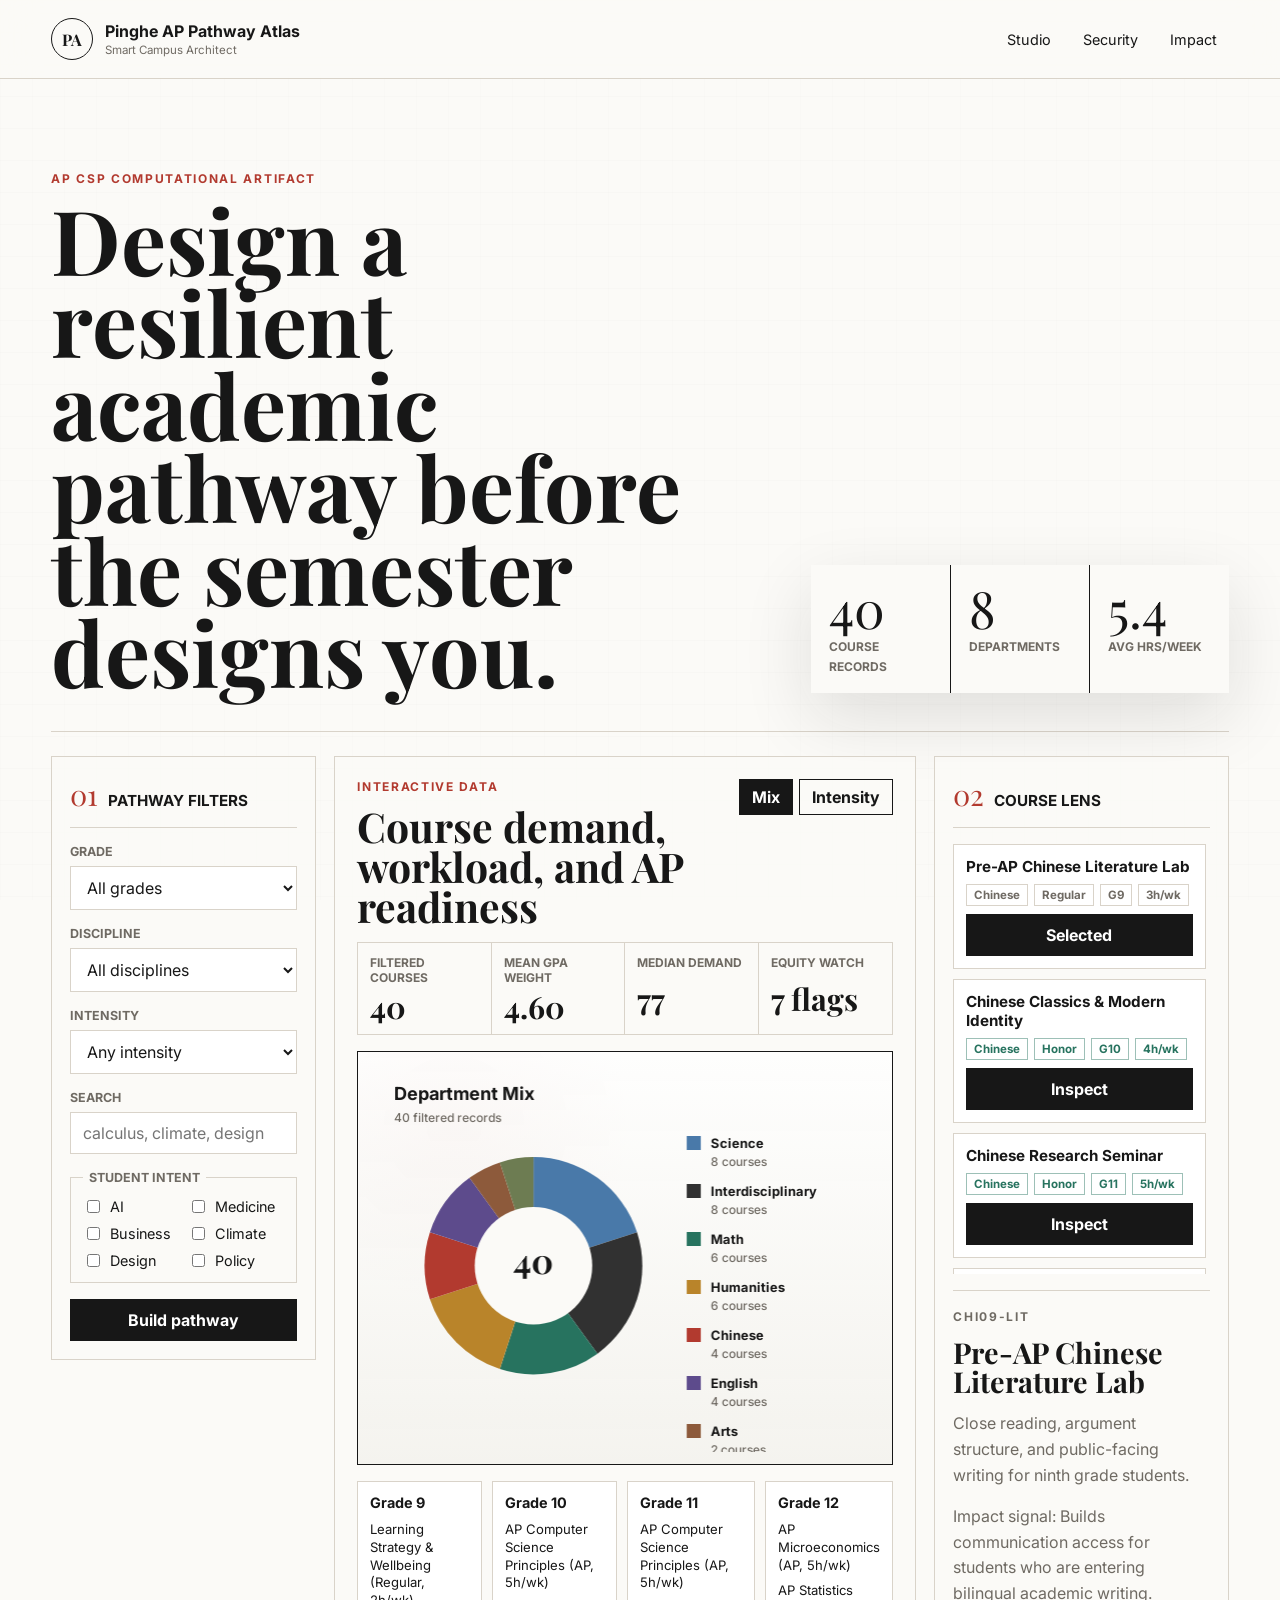
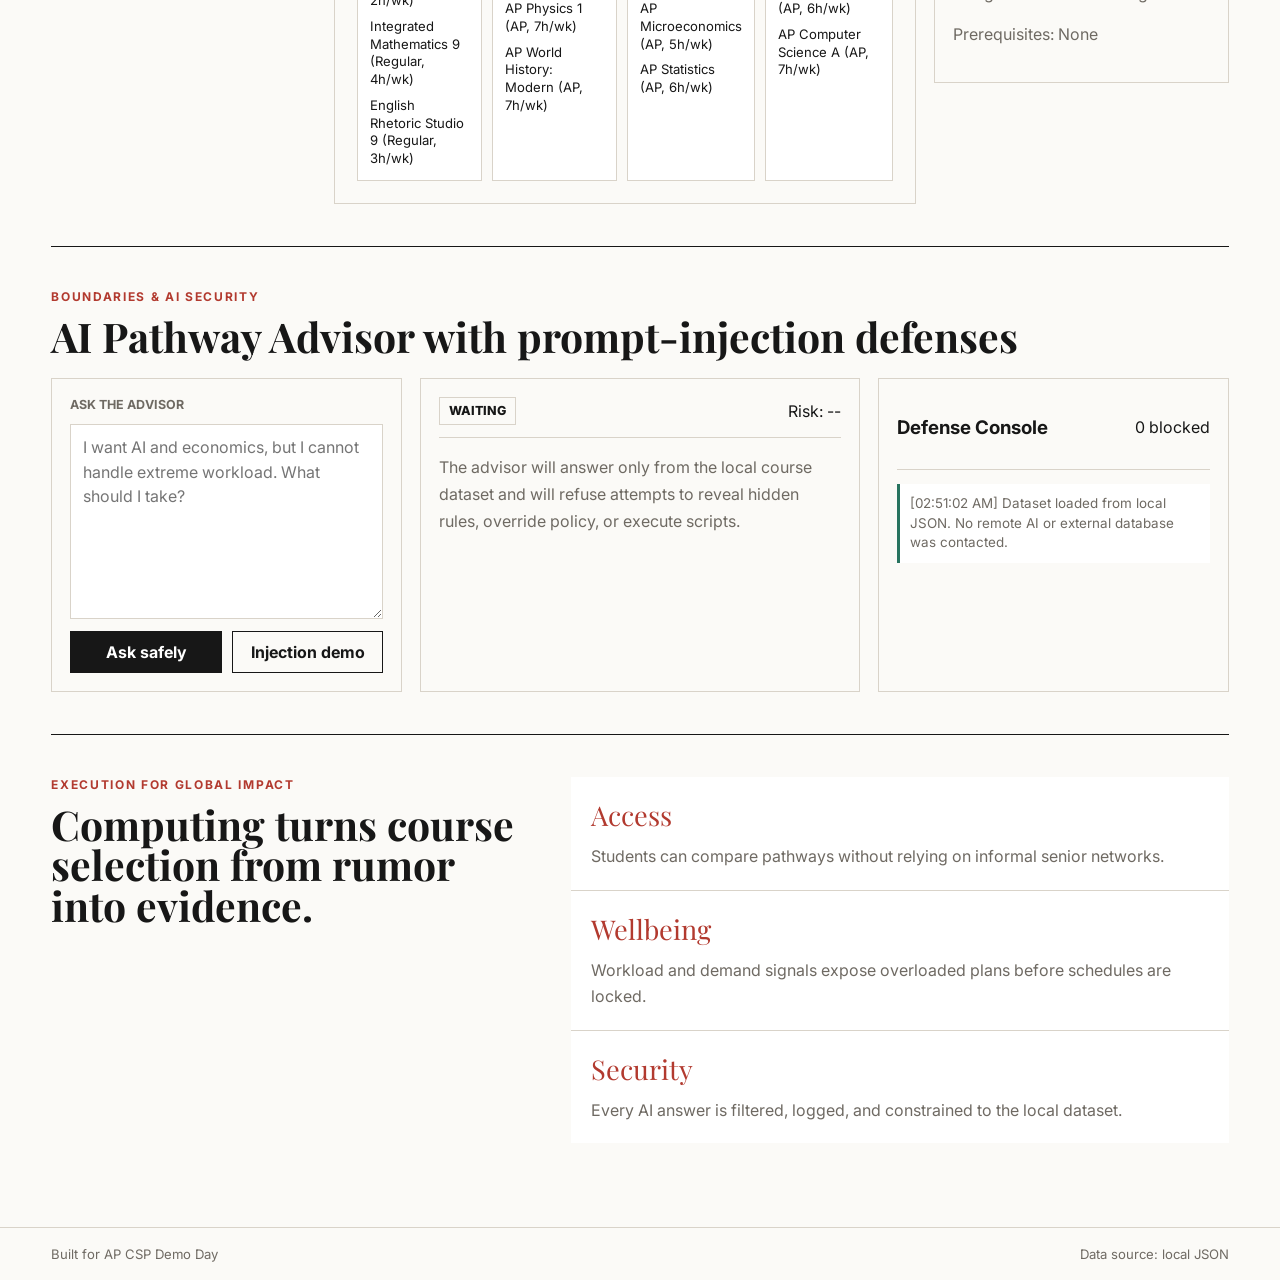
==== commit 96e8e306: "Transform curriculum prototype into VIBE AP CSP artifact" ====
--- a/index.html
+++ b/index.html
@@ -1,915 +1,220 @@
 <!DOCTYPE html>
-<html lang="zh-CN">
+<html lang="en">
 <head>
-    <meta charset="UTF-8">
-    <meta name="viewport" content="width=device-width, initial-scale=1.0">
-    <title>上海平和学校AP部课程系统 6.8 (美高4年制历史联动版)</title>
-    <link href="https://fonts.googleapis.com/css2?family=Space+Grotesk:wght@400;600&family=Noto+Sans+SC:wght@400;700&display=swap" rel="stylesheet">
-    <style>
-        :root {
-            --bg-base: #030712;      /* 深邃纯黑 */
-            --bg-surface: #0b0f19;   /* 舱体冷灰 */
-            --bg-card: #111827;      /* 面板灰 */
-            --border: #1f2937;
-            --primary: #3b82f6;      /* 极光蓝 */
-            --accent: #f59e0b;       /* 琥珀金 */
-            --success: #10b981;      /* 荧光绿 */
-            --danger: #ef4444;       /* 警示红 */
-            --text: #f3f4f6;
-            --text-muted: #6b7280;
-        }
-
-        * { margin: 0; padding: 0; box-sizing: border-box; font-family: 'Space Grotesk', 'Noto Sans SC', sans-serif; }
-        body { background-color: var(--bg-base); color: var(--text); padding: 20px; line-height: 1.4; }
-        
-        header { display: flex; justify-content: space-between; align-items: center; padding-bottom: 15px; border-bottom: 1px solid var(--border); margin-bottom: 20px; }
-        .logo-box h1 { font-size: 1.5rem; font-weight: 700; background: linear-gradient(to right, #fff, #9ca3af); -webkit-background-clip: text; -webkit-text-fill-color: transparent; letter-spacing: 1px; }
-        .logo-box p { font-size: 0.75rem; color: var(--text-muted); margin-top: 2px; }
-        
-        .auth-bar { display: flex; gap: 8px; align-items: center; font-size: 0.75rem; }
-        .role-tag { padding: 2px 6px; border-radius: 4px; font-weight: bold; background: #1f2937; color: #9ca3af; }
-        .role-tag.admin { background: rgba(245,158,11,0.15); color: var(--accent); border: 1px solid var(--accent); }
-
-        /* 三栏宽网格布局 */
-        .three-column-layout { display: grid; grid-template-columns: 1.2fr 1.1fr 0fr; gap: 0px; transition: all 0.3s cubic-bezier(0.4, 0, 0.2, 1); }
-        .three-column-layout.admin-active { grid-template-columns: 1.2fr 1fr 1.2fr; gap: 15px; }
-
-        .panel { background: var(--bg-surface); border: 1px solid var(--border); border-radius: 8px; padding: 15px; display: flex; flex-direction: column; gap: 12px; height: fit-content; }
-        
-        #adminMainPanel { display: none; opacity: 0; transition: opacity 0.3s ease; }
-        .three-column-layout.admin-active #adminMainPanel { display: flex; opacity: 1; }
-
-        .panel-title { font-size: 0.9rem; font-weight: 700; color: #fff; text-transform: uppercase; border-left: 3px solid var(--primary); padding-left: 6px; margin-bottom: 4px; }
-        
-        /* 表单与灰底字输入 */
-        .form-item { display: flex; flex-direction: column; gap: 4px; }
-        .form-item label { font-size: 0.7rem; color: var(--text-muted); font-weight: 600; }
-        .form-item input, .form-item select, .form-item textarea { background: var(--bg-base); border: 1px solid var(--border); padding: 6px 10px; border-radius: 4px; color: #fff; font-size: 0.8rem; }
-        .form-item input:focus, .form-item select:focus { border-color: var(--primary); outline: none; }
-        
-        .form-item input::placeholder { color: #4b5563; font-style: italic; font-size: 0.75rem; }
-
-        .btn { padding: 6px 12px; border-radius: 4px; border: none; font-size: 0.75rem; font-weight: 600; cursor: pointer; transition: all 0.2s; text-align: center; }
-        .btn-primary { background: var(--primary); color: #fff; }
-        .btn-primary:hover { background: #2563eb; }
-        .btn-accent { background: var(--accent); color: #000; }
-        .btn-danger { background: rgba(239,68,68,0.1); color: var(--danger); border: 1px solid var(--danger); }
-        .btn-danger:hover { background: var(--danger); color: #fff; }
-
-        /* 课程看板 */
-        .grade-section { background: var(--bg-card); border: 1px solid var(--border); border-radius: 6px; padding: 10px; margin-bottom: 10px; }
-        .grade-header { font-size: 0.8rem; font-weight: 700; color: var(--primary); border-bottom: 1px solid var(--border); padding-bottom: 4px; margin-bottom: 6px; display: flex; justify-content: space-between; }
-        .course-stack { display: flex; flex-direction: column; gap: 4px; }
-        
-        .course-node { background: var(--bg-base); border: 1px solid var(--border); padding: 6px 8px; border-radius: 4px; font-size: 0.75rem; display: flex; justify-content: space-between; align-items: center; cursor: pointer; }
-        .course-node:hover { border-color: var(--primary); background: #0d1527; }
-        
-        .level-tag { font-size: 0.6rem; padding: 1px 4px; border-radius: 3px; font-weight: bold; margin-right: 4px; }
-        .lvl-ap { background: rgba(59,130,246,0.15); color: #60a5fa; border: 1px solid var(--primary); }
-        .lvl-hon { background: rgba(16,185,129,0.15); color: #34d399; border: 1px solid var(--success); }
-        .lvl-reg { background: rgba(107,114,128,0.15); color: #9ca3af; border: 1px solid var(--text-muted); }
-
-        /* 后台微型表格 */
-        .table-container { max-height: 180px; overflow-y: auto; border: 1px solid var(--border); border-radius: 4px; margin-bottom: 5px; }
-        table { width: 100%; border-collapse: collapse; font-size: 0.7rem; text-align: left; }
-        th, td { padding: 5px; border-bottom: 1px solid var(--border); }
-        th { background: var(--bg-card); color: var(--text-muted); position: sticky; top: 0; z-index: 10; }
-
-        /* 算分面板行排版 */
-        .score-row { display: grid; grid-template-columns: 1.5fr 1fr 1fr; gap: 6px; align-items: center; font-size: 0.7rem; padding: 5px 0; border-bottom: 1px solid #1f2937; }
-        .score-input { width: 100%; background: #000; border: 1px solid var(--border); color: #fff; padding: 3px; text-align: center; font-size: 0.7rem; border-radius: 3px; }
-
-        /* 历史GPA回填面板 */
-        .history-gpa-box { background: rgba(59, 130, 246, 0.05); border: 1px dashed var(--primary); padding: 8px; border-radius: 6px; margin-bottom: 8px; }
-        .history-grid-row { display: grid; grid-template-columns: 1.2fr 1fr 1fr; gap: 6px; margin-top: 5px; align-items: center; }
-        .history-input { background: #000; border: 1px solid var(--border); color: #fff; padding: 3px 5px; font-size: 0.7rem; text-align: center; border-radius: 4px; width: 100%; }
-
-        /* 模态弹窗 */
-        .modal-mask { display: none; position: fixed; top: 0; left: 0; width: 100%; height: 100%; background: rgba(0,0,0,0.85); backdrop-filter: blur(3px); justify-content: center; align-items: center; z-index: 999; }
-        .modal-box { background: var(--bg-surface); border: 1px solid #374151; padding: 20px; border-radius: 8px; max-width: 500px; width: 90%; }
-        .alternative-list { display: flex; flex-direction: column; gap: 6px; max-height: 200px; overflow-y: auto; margin-top: 10px; }
-        .alt-item { background: var(--bg-card); border: 1px solid var(--border); padding: 8px; border-radius: 4px; display: flex; justify-content: space-between; align-items: center; font-size: 0.75rem; }
-
-        /* 教务筛选控制条 */
-        .filter-bar-container { background: var(--bg-card); border: 1px solid var(--primary); padding: 8px; border-radius: 6px; display: flex; flex-direction: column; gap: 6px; margin-bottom: 5px; }
-        .filter-grid { display: grid; grid-template-columns: 1fr 1fr; gap: 4px; }
-        .filter-input-cell { background: var(--bg-base); border: 1px solid var(--border); color: #fff; font-size: 0.65rem; padding: 3px 6px; border-radius: 4px; width: 100%; }
-
-        /* 分年级 GPA 看板微章样式 */
-        .gpa-badge-row { display: grid; grid-template-columns: 1fr 1fr; gap: 8px; background: rgba(255,255,255,0.02); padding: 5px; border-radius: 4px; font-size: 0.65rem; border: 1px dashed #1f2937; margin-bottom: 3px; }
-        .badge-year-title { grid-column: span 2; font-weight: bold; border-left: 2px solid var(--primary); padding-left: 4px; color: #e5e7eb; }
-    </style>
+  <meta charset="UTF-8">
+  <meta name="viewport" content="width=device-width, initial-scale=1.0">
+  <title>Pinghe AP Pathway Atlas</title>
+  <link rel="preconnect" href="https://fonts.googleapis.com">
+  <link rel="preconnect" href="https://fonts.gstatic.com" crossorigin>
+  <link href="https://fonts.googleapis.com/css2?family=Inter:wght@400;500;600;700&family=Noto+Sans+SC:wght@400;600;700&family=Playfair+Display:wght@600;700&display=swap" rel="stylesheet">
+  <link rel="stylesheet" href="styles.css">
 </head>
 <body>
-
-<header>
-    <div class="logo-box">
-        <h1>上海平和学校AP部课程系统</h1>
-        <p>平和双语高级选课仿真座舱 · 自由专业推荐算法与动态隐形管理控制台</p>
-    </div>
-    <div class="auth-bar" id="authZone">
-        <span class="role-tag" id="roleBadge">STUDENT VIEW</span>
-        <div id="loginFormElements" style="display: inline-flex; gap:6px; align-items:center;">
-            <input type="password" id="admPwd" placeholder="请输入教务口令" style="width:110px; background:#111; border:1px solid #333; color:#fff; padding:3px 6px; font-size:0.7rem; border-radius:4px;">
-            <button class="btn btn-primary" style="padding:3px 10px;" onclick="tryAdminLogin()">管理员鉴权</button>
-        </div>
-        <div id="logoutFormElements" style="display: none; gap:6px; align-items:center;">
-            <button class="btn btn-accent" style="padding:3px 8px; font-size:0.7rem;" onclick="openPasswordModal()">🔐 修改密码</button>
-            <button class="btn btn-danger" style="padding:3px 8px; font-size:0.7rem;" onclick="adminLogout()">登出后台</button>
-        </div>
-    </div>
-</header>
-
-<div class="three-column-layout" id="mainLayoutGrid">
-    
-    <div class="panel">
-        <div class="panel-title">💡 1. 选择</div>
-        <div class="form-item">
-            <label>所处年级阶段 (Grade)</label>
-            <select id="studentGrade" onchange="handleGradeChangeRefresh()">
-                <option value="9">Grade 9 (预高)</option>
-                <option value="10">Grade 10 (高一)</option>
-                <option value="11">Grade 11 (高二)</option>
-                <option value="12">Grade 12 (高三)</option>
-            </select>
-        </div>
-        
-        <div class="form-item">
-            <label>目标专业</label>
-            <input type="text" id="targetMajor" value="" placeholder="e.g., Data Science / Economics / Mathematics">
-        </div>
-        <div class="form-item">
-            <label>目标GPA</label>
-            <input type="number" id="gpaGoal" step="0.1" min="3.0" max="5.0" value="" placeholder="e.g., 4.5">
-        </div>
-        
-        <div class="form-item">
-            <label>个人核心学术兴趣点 (英文逗号隔开)</label>
-            <input type="text" id="userKeywords" placeholder="e.g., coding, physics, lab, finance">
-        </div>
-        <button class="btn btn-primary" style="width: 100%; font-weight:bold;" onclick="triggerAiEngine()">🧠 匹配大学修课大数据并生成蓝图</button>
-
-        <div class="panel-title" style="margin-top: 8px; border-left-color: var(--accent);">📊 2. 真实 GPA 算分器 (单年原始分 + 历史联动)</div>
-        
-        <div id="historyGpaPanel" class="history-gpa-box" style="display: none;">
-            <div style="font-size: 0.7rem; font-weight: bold; color: var(--accent);">⏳ 选填：往届学年历史已获 GPA 回填箱</div>
-            <div id="historyInputsContainer"></div>
-        </div>
-
-        <p style="font-size:0.65rem; color:var(--text-muted); margin-bottom:-4px;" id="scoreSectionTitle">请输入当前年级原始百分分：</p>
-        
-        <div id="realScoreContainer" style="max-height: 160px; overflow-y:auto; background:var(--bg-base); padding:6px; border-radius:4px; border:1px solid var(--border);">
-            <p style="font-size:0.7rem; color:var(--text-muted); text-align:center;">请先点击上方按钮匹配生成四年规划蓝图</p>
-        </div>
-        
-        <div style="background:var(--bg-card); padding:8px; border-radius:4px; display:flex; flex-direction:column; gap:5px;">
-            
-            <div class="gpa-badge-row">
-                <div class="badge-year-title">🎒 Grade 9 (预高绩点)</div>
-                <div>常规未加权: <span id="g9Unweighted" style="color:var(--accent); font-weight:bold;">--</span></div>
-                <div>白皮书加权: <span id="g9Weighted" style="color:var(--success); font-weight:bold;">--</span></div>
-            </div>
-
-            <div class="gpa-badge-row">
-                <div class="badge-year-title">🎒 Grade 10 (高一绩点)</div>
-                <div>常规未加权: <span id="g10Unweighted" style="color:var(--accent); font-weight:bold;">--</span></div>
-                <div>白皮书加权: <span id="g10Weighted" style="color:var(--success); font-weight:bold;">--</span></div>
-            </div>
-
-            <div class="gpa-badge-row">
-                <div class="badge-year-title">🎒 Grade 11 (高二绩点)</div>
-                <div>常规未加权: <span id="g11Unweighted" style="color:var(--accent); font-weight:bold;">--</span></div>
-                <div>白皮书加权: <span id="g11Weighted" style="color:var(--success); font-weight:bold;">--</span></div>
-            </div>
-
-            <div class="gpa-badge-row">
-                <div class="badge-year-title">🎒 Grade 12 (高三绩点)</div>
-                <div>常规未加权: <span id="g12Unweighted" style="color:var(--accent); font-weight:bold;">--</span></div>
-                <div>白皮书加权: <span id="g12Weighted" style="color:var(--success); font-weight:bold;">--</span></div>
-            </div>
-
-            <div style="border-top: 1px solid var(--border); padding-top:4px; display:flex; flex-direction:column; gap:2px; font-size:0.7rem; font-weight:bold;">
-                <div style="display:flex; justify-content:space-between; color: var(--accent);">
-                    <span>★ 累计毕业未加权 Total GPA:</span>
-                    <span id="outUnweightedTotal" style="font-size:0.75rem;">--</span>
-                </div>
-                <div style="display:flex; justify-content:space-between; color: var(--success);">
-                    <span>★ 累计毕业加权 Total GPA (含回填):</span>
-                    <span id="outWeightedTotal" style="font-size:0.8rem;">--</span>
-                </div>
-            </div>
-        </div>
-    </div>
-
-    <div class="panel" style="background: #060b13;">
-        <div class="panel-title" style="border-left-color: var(--success);">📅 3. 平和四年制课程安排大看板</div>
-        <div style="background:var(--bg-card); padding:5px; border-radius:4px; font-size:0.65rem; color:#cbd5e1; border:1px dashed var(--border); line-height: 1.4;">
-            📌 课程层级满绩红线：<span style="color:var(--primary); font-weight:bold;">Regular: 4.0</span> | <span style="color:var(--success); font-weight:bold;">Honor: 4.5</span> | <span style="color:var(--accent); font-weight:bold;">Advanced: 5.0</span>
-        </div>
-        
-        <div id="blueprintDashboard" style="flex:1; display:flex; flex-direction:column; gap:8px;">
-            <p style="font-size:0.75rem; color:var(--text-muted); text-align:center; margin-top:40px;">← 请在左侧配置好选择参数并点击匹配按钮</p>
-        </div>
-        
-        <div style="background:var(--bg-card); padding:6px; border-radius:4px; display:flex; justify-content:space-between; font-size:0.7rem; font-weight:bold;">
-            <span style="color:var(--success);">当前及未来科目数: <span id="creditIndicator">0</span> 门</span>
-            <span style="color:var(--primary);">规划蓝图均分红线: <span id="avgWeightIndicator">0.00</span></span>
-        </div>
-    </div>
-
-    <div class="panel" id="adminMainPanel">
-        <div class="panel-title" style="border-left-color: var(--accent);">🛠️ 4. 平和教务处核心控制台</div>
-        
-        <div style="background:rgba(245,158,11,0.05); padding:6px; border-radius:6px; border:1px solid rgba(245,158,11,0.3);">
-            <div style="font-size:0.75rem; font-weight:bold; color:var(--accent); margin-bottom:4px;">⚙️ 动态重塑：百分比分值矩阵划分</div>
-            <div class="table-container" style="max-height: 90px; margin-bottom: 3px;">
-                <table>
-                    <thead><tr><th>等级</th><th>最低红线分数</th><th>基准绩点</th></tr></thead>
-                    <tbody id="gpaMatrixAdminBody"></tbody>
-                </table>
-            </div>
-            <button class="btn btn-accent" style="width:100%; font-size:0.65rem; padding:2px;" onclick="saveGpaMatrixSettings()">💾 保存并应用新 GPA 映射算法</button>
-        </div>
-
-        <div style="background:var(--bg-card); padding:5px; border-radius:6px; border:1px solid var(--border); display:flex; flex-direction:column; gap:4px;">
-            <div style="font-size:0.75rem; font-weight:bold; color:#fff;" id="adminFormTitle">📢 投放/修改平和科目教学大纲</div>
-            <div style="display:grid; grid-template-columns: 1fr 1fr; gap:4px;">
-                <input type="text" id="cId" placeholder="课程代码" style="font-size:0.7rem; padding:3px;">
-                <input type="text" id="cName" placeholder="标准课程名称" style="font-size:0.7rem; padding:3px;">
-            </div>
-            <div style="display:grid; grid-template-columns: 1fr 1fr 1fr; gap:4px;">
-                <select id="cDept" style="font-size:0.7rem; padding:3px;">
-                    <option value="Chinese">语文组</option><option value="English">英语组</option>
-                    <option value="Math">数学组</option><option value="Physics">物理组</option>
-                    <option value="Chemistry">化学组</option><option value="Biology">生物组</option>
-                    <option value="Humanities">人文组</option><option value="Elective_One">选修一</option>
-                    <option value="Elective_Two">选修二</option>
-                </select>
-                <select id="cType" onchange="syncWeightBonus()" style="font-size:0.7rem; padding:3px;">
-                    <option value="Advance">AP级</option><option value="Honor">荣誉级</option><option value="Regular">基础级</option>
-                </select>
-                <input type="number" id="cWeight" step="0.1" value="5.0" style="font-size:0.7rem; padding:3px;">
-            </div>
-            <div style="display:grid; grid-template-columns: 1fr 1fr; gap:4px;">
-                <input type="text" id="cGrades" value="9,10,11,12" style="font-size:0.7rem; padding:3px;">
-                <input type="text" id="cPrereq" placeholder="前置依赖(选填)" style="font-size:0.7rem; padding:3px;">
-            </div>
-            <textarea id="cDesc" rows="1" placeholder="教学大纲核心描述..." style="font-size:0.7rem; padding:3px;"></textarea>
-            <div style="display:flex; gap:4px;">
-                <button class="btn btn-primary" style="flex:1; padding:3px;" onclick="submitCourseToDatabase()">🚀 发布/覆盖更新</button>
-                <button class="btn btn-danger" id="btnCancelEdit" style="display:none; padding:3px;" onclick="cancelAdminEditState()">取消</button>
-            </div>
-        </div>
-
-        <div class="filter-bar-container">
-            <div style="font-size:0.75rem; font-weight:bold; color:var(--success); display:flex; justify-content:space-between; align-items:center;">
-                <span>🔍 课程搜索</span>
-                <span style="font-size:0.6rem; color:var(--text-muted);" id="filterCountIndicator">匹配中...</span>
-            </div>
-            <div class="filter-grid">
-                <select id="filterDept" class="filter-input-cell" onchange="refreshAdminViewTable()">
-                    <option value="ALL">-- 全部教研组 --</option>
-                    <option value="Chinese">语文组</option><option value="English">英语组</option>
-                    <option value="Math">数学组</option><option value="Physics">物理组</option>
-                    <option value="Chemistry">化学组</option><option value="Biology">生物组</option>
-                    <option value="Humanities">人文组</option><option value="Elective_One">选修一</option>
-                    <option value="Elective_Two">选修二</option>
-                </select>
-                <select id="filterGrade" class="filter-input-cell" onchange="refreshAdminViewTable()">
-                    <option value="ALL">-- 全部年级 --</option>
-                    <option value="9">Grade 9 (预高)</option>
-                    <option value="10">Grade 10 (高一)</option>
-                    <option value="11">Grade 11 (高二)</option>
-                    <option value="12">Grade 12 (高三)</option>
-                </select>
-            </div>
-            <div class="filter-grid">
-                <input type="text" id="filterId" class="filter-input-cell" placeholder="模糊搜索代码 (如: MATH)..." oninput="refreshAdminViewTable()">
-                <input type="text" id="filterName" class="filter-input-cell" placeholder="模糊搜索名称 (如: Calculus)..." oninput="refreshAdminViewTable()">
-            </div>
-        </div>
-
-        <div style="font-size:0.75rem; font-weight:bold; margin-top:2px;">📊 筛选大纲数据库结果：</div>
-        <div class="table-container" style="max-height: 120px;">
-            <table id="adminTable">
-                <thead><tr><th>代码ID</th><th>课程名称</th><th>年级</th><th>操作</th></tr></thead>
-                <tbody></tbody>
-            </table>
-        </div>
-        <button class="btn btn-danger" style="width:100%; font-size:0.65rem; padding:3px;" onclick="resetToOfficialDatabase()">恢复平和白皮书出厂设置</button>
-    </div>
-
-</div>
-
-<div class="modal-mask" id="exchangeModal">
-    <div class="modal-box">
-        <h3 id="modalTitle" style="color:var(--primary); font-size:0.95rem;">课程详情与级别调整中心</h3>
-        <div style="background:var(--bg-base); padding:10px; border-radius:4px; font-size:0.75rem; margin:10px 0; color:#cbd5e1; border:1px solid var(--border);" id="modalBodyText"></div>
-        <div style="font-size:0.75rem; font-weight:bold; color:var(--accent); margin-bottom:6px;">🔄 分班考/真实选择调整：</div>
-        <div class="alternative-list" id="modalAlternatives"></div>
-        <div style="display:flex; justify-content:flex-end; margin-top:12px;">
-            <button class="btn btn-danger" onclick="closeModal()">关闭返回控制舱</button>
-        </div>
-    </div>
-</div>
-
-<div class="modal-mask" id="passwordModal">
-    <div class="modal-box" style="max-width: 350px;">
-        <h3 style="color:var(--accent); font-size:0.95rem; margin-bottom:12px;">🔐 修改教务控制密钥</h3>
-        <div style="display:flex; flex-direction:column; gap:10px;">
-            <div class="form-item"><label>原密码</label><input type="password" id="pwdOld"></div>
-            <div class="form-item"><label>新密码</label><input type="password" id="pwdNew1"></div>
-            <div class="form-item"><label>确认新密码</label><input type="password" id="pwdNew2"></div>
-        </div>
-        <div style="display:flex; justify-content:flex-end; gap:8px; margin-top:15px;">
-            <button class="btn btn-primary" onclick="executePasswordChange()">确认更新</button>
-            <button class="btn btn-danger" onclick="closePasswordModal()">取消</button>
-        </div>
-    </div>
-</div>
-
-<script>
-// =====================================================================
-// DATA & CORES
-// =====================================================================
-const DEFAULT_GPA_MATRIX = [
-    { grade: "A",  minScore: 93, unweightedGpa: 4.0 },
-    { grade: "A-", minScore: 89, unweightedGpa: 3.7 },
-    { grade: "B+", minScore: 85, unweightedGpa: 3.3 },
-    { grade: "B",  minScore: 81, unweightedGpa: 3.0 },
-    { grade: "B-", minScore: 78, unweightedGpa: 2.7 },
-    { grade: "C+", minScore: 75, unweightedGpa: 2.3 },
-    { grade: "C",  minScore: 71, unweightedGpa: 2.0 },
-    { grade: "C-", minScore: 68, unweightedGpa: 1.7 },
-    { grade: "D+", minScore: 65, unweightedGpa: 1.3 },
-    { grade: "D",  minScore: 60, unweightedGpa: 1.0 },
-    { grade: "F",  minScore: 0,  unweightedGpa: 0.0 }
-];
-
-const METADATA_BASE = [
-    {id: "CHI09", name: "Pre-AP Chinese Literature 9", dept: "Chinese", type: "Regular", weight: 4.0, credit: 1.0, grades: [9], prereqs: [], desc: "Introductory essay writing and analysis."},
-    {id: "ENG09", name: "English Foundation 9", dept: "English", type: "Regular", weight: 4.0, credit: 1.0, grades: [9], prereqs: [], desc: "Core grammar, vocabulary building and reading."},
-    {id: "MATH09", name: "Integrated Math 9", dept: "Math", type: "Regular", weight: 4.0, credit: 1.0, grades: [9], prereqs: [], desc: "Algebra fundamentals and introductory geometry."},
-    {id: "PHYS09", name: "Introductory Physics 9", dept: "Physics", type: "Regular", weight: 4.0, credit: 1.0, grades: [9], prereqs: [], desc: "Conceptual physics and basic lab guidelines."},
-    {id: "CHEM09", name: "Introductory Chemistry 9", dept: "Chemistry", type: "Regular", weight: 4.0, credit: 1.0, grades: [9], prereqs: [], desc: "Basic elements and elemental bonding layout."},
-    {id: "BIO09", name: "Introductory Biology 9", dept: "Biology", type: "Regular", weight: 4.0, credit: 1.0, grades: [9], prereqs: [], desc: "Introduction to life sciences and ecology."},
-    {id: "HIST09", name: "Global Studies 9", dept: "Humanities", type: "Regular", weight: 4.0, credit: 1.0, grades: [9], prereqs: [], desc: "Foundational regional and world geography overview."},
-    {id: "ELC09_CS", name: "Intro to Coding 9", dept: "Elective_One", type: "Regular", weight: 4.0, credit: 1.0, grades: [9], prereqs: [], desc: "Scratch and introductory logic structures."},
-    {id: "ELC09_EC", name: "Business Basics 9", dept: "Elective_Two", type: "Regular", weight: 4.0, credit: 1.0, grades: [9], prereqs: [], desc: "Basic economic systems and enterprise definitions."},
-
-    {id: "CHI10", name: "Chinese Literature 10", dept: "Chinese", type: "Honor", weight: 4.5, credit: 1.0, grades: [10], prereqs: [], desc: "Focuses on classical Chinese ancient sense."},
-    {id: "CHI11", name: "Chinese Literature 11", dept: "Chinese", type: "Honor", weight: 4.5, credit: 1.0, grades: [11], prereqs: ["CHI10"], desc: "Axial Age philosophy readings."},
-    {id: "CHI12", name: "Chinese Literature 12", dept: "Chinese", type: "Honor", weight: 4.5, credit: 1.0, grades: [12], prereqs: ["CHI11"], desc: "Advanced textual dissertation analysis."},
-    {id: "ENG_HON10", name: "Pre-AP English Language (Honor)", dept: "English", type: "Honor", weight: 4.5, credit: 1.0, grades: [10], prereqs: [], desc: "Intensive training on rhetorical analysis."},
-    {id: "ENG_AP11", name: "AP English Language & Composition", dept: "English", type: "Advance", weight: 5.0, credit: 1.0, grades: [11], prereqs: [], desc: "Focuses on identification of rhetorical strategies."},
-    {id: "ENG_AP12", name: "AP English Literature & Composition", dept: "English", type: "Advance", weight: 5.0, credit: 1.0, grades: [12], prereqs: [], desc: "College-level intensive studies of fiction."},
-    {id: "MATH_HON10", name: "Pre-AP Precalculus (Honor)", dept: "Math", type: "Honor", weight: 4.5, credit: 1.0, grades: [10], prereqs: [], desc: "Rigorous framework of mathematical reasoning."},
-    {id: "MATH_AP_BC", name: "AP Calculus BC", dept: "Math", type: "Advance", weight: 5.0, credit: 1.0, grades: [11], prereqs: [], desc: "Limits, derivatives, improper integrals, Taylor series."},
-    {id: "MATH_POST_LA", name: "Post-AP Linear Algebra", dept: "Math", type: "Advance", weight: 5.0, credit: 1.0, grades: [12], prereqs: ["MATH_AP_BC"], desc: "Vector spaces, transformations, matrix algebra."},
-    {id: "PHYS_AP1", name: "AP Physics 1 (Algebra-Based)", dept: "Physics", type: "Advance", weight: 5.0, credit: 1.0, grades: [10, 11], prereqs: [], desc: "Explore fields, force interactions, angular momentum."},
-    {id: "PHYS_AP_C", name: "AP Physics C: Mechanics", dept: "Physics", type: "Advance", weight: 5.0, credit: 1.0, grades: [11, 12], prereqs: [], desc: "Calculus-based mechanics parsing."},
-    {id: "CHEM_HON10", name: "Pre-AP Chemistry (Honor)", dept: "Chemistry", type: "Honor", weight: 4.5, credit: 1.0, grades: [10, 11], prereqs: [], desc: "Particulate-level understanding of matter."},
-    {id: "CHEM_AP11", name: "AP Chemistry", dept: "Chemistry", type: "Advance", weight: 5.0, credit: 1.0, grades: [11, 12], prereqs: [], desc: "Intermolecular forces, kinetics, chemical equilibrium."},
-    {id: "BIO_AP12", name: "AP Biology", dept: "Biology", type: "Advance", weight: 5.0, credit: 1.0, grades: [11, 12], prereqs: ["CHEM_HON10"], desc: "Cellular energetics, evolution metrics."},
-    {id: "HIST_AP_WORLD", name: "AP World History: Modern", dept: "Humanities", type: "Advance", weight: 5.0, credit: 1.0, grades: [10, 11], prereqs: [], desc: "Advanced database synthesis of global history tracks."},
-    {id: "HIST_AP_US", name: "AP United States History", dept: "Humanities", type: "Advance", weight: 5.0, credit: 1.0, grades: [11, 12], prereqs: [], desc: "Data-based questions tracking US History."},
-    {id: "SUB_AP_CSP", name: "AP Computer Science Principles", dept: "Elective_One", type: "Advance", weight: 5.0, credit: 1.0, grades: [10, 11], prereqs: [], desc: "Algorithmic logic and python coding abstractions."},
-    {id: "SUB_AP_CSA", name: "AP Computer Science A", dept: "Elective_One", type: "Advance", weight: 5.0, credit: 1.0, grades: [11, 12], prereqs: [], desc: "Object-oriented programming logic in Java."},
-    {id: "SUB_AP_MICRO", name: "AP Microeconomics", dept: "Elective_Two", type: "Advance", weight: 5.0, credit: 1.0, grades: [10, 11], prereqs: [], desc: "Consumer behaviors, marginal efficiencies."},
-    {id: "SUB_AP_MACRO", name: "AP Macroeconomics", dept: "Elective_Two", type: "Advance", weight: 5.0, credit: 1.0, grades: [11, 12], prereqs: [], desc: "National aggregate outputs, monetary curves."}
-];
-
-let globalDatabase = JSON.parse(localStorage.getItem('PH_COCKPIT_DB')) || METADATA_BASE;
-let gpaMatrix = JSON.parse(localStorage.getItem('PH_GPA_MATRIX')) || DEFAULT_GPA_MATRIX;
-
-let activePlan = { 9: [], 10: [], 11: [], 12: [] };
-let activeProfile = { grade: 9, major: "undecided", targetGpa: 4.0, interests: "" };
-let targetedModalGrade = 10;
-let targetedModalDept = "";
-
-// 存储手动填写的历史学年整体GPA结果
-let historicalGpaInputData = {
-    9:  { unweighted: null, weighted: null },
-    10: { unweighted: null, weighted: null },
-    11: { unweighted: null, weighted: null }
-};
-
-window.onload = function() {
-    if(!localStorage.getItem('PH_ADMIN_PASSWORD')) {
-        localStorage.setItem('PH_ADMIN_PASSWORD', '1234');
-    }
-    refreshAdminViewTable();
-    renderGpaMatrixAdminTable();
-    handleGradeChangeRefresh();
-};
-
-// =====================================================================
-// AUTHENTICATION
-// =====================================================================
-function tryAdminLogin() {
-    let inputPwd = document.getElementById('admPwd').value.trim();
-    if(inputPwd === localStorage.getItem('PH_ADMIN_PASSWORD')) {
-        document.getElementById('roleBadge').innerText = "ADMIN CONTROLLER";
-        document.getElementById('roleBadge').className = "role-tag admin";
-        document.getElementById('loginFormElements').style.display = "none";
-        document.getElementById('logoutFormElements').style.display = "inline-flex";
-        document.getElementById('mainLayoutGrid').className = "three-column-layout admin-active";
-        document.getElementById('admPwd').value = "";
-        refreshAdminViewTable();
-        alert("🔓 鉴权成功！大纲控制及筛选模块开放。");
-    } else {
-        alert("❌ 口令错误，拦截访问。");
-    }
-}
-
-function adminLogout() {
-    document.getElementById('roleBadge').innerText = "STUDENT VIEW";
-    document.getElementById('roleBadge').className = "role-tag";
-    document.getElementById('loginFormElements').style.display = "inline-flex";
-    document.getElementById('logoutFormElements').style.display = "none";
-    document.getElementById('mainLayoutGrid').className = "three-column-layout";
-    cancelAdminEditState();
-}
-
-function renderGpaMatrixAdminTable() {
-    let tbody = document.getElementById('gpaMatrixAdminBody');
-    tbody.innerHTML = "";
-    gpaMatrix.forEach((row, index) => {
-        let tr = document.createElement('tr');
-        let inputHtml = row.grade === "F" ? `<span style="color:var(--text-muted); font-size:0.65rem;">0分固定</span>` :
-            `<input type="number" class="matrix-score-input" data-index="${index}" value="${row.minScore}" min="0" max="100" style="width:45px; background:#000; border:1px solid #333; color:var(--accent); text-align:center; font-size:0.65rem; border-radius:3px;">`;
-        tr.innerHTML = `<td><b>${row.grade}</b></td><td>${inputHtml}</td><td>${row.unweightedGpa.toFixed(1)}</td>`;
-        tbody.appendChild(tr);
-    });
-}
-
-function saveGpaMatrixSettings() {
-    let inputs = document.querySelectorAll('.matrix-score-input');
-    let tempMatrix = JSON.parse(JSON.stringify(gpaMatrix));
-    inputs.forEach(input => {
-        let idx = parseInt(input.getAttribute('data-index'));
-        let val = parseInt(input.value);
-        if(!isNaN(val) && val >= 0 && val <= 100) tempMatrix[idx].minScore = val;
-    });
-    for(let i = 0; i < tempMatrix.length - 1; i++) {
-        if(tempMatrix[i].minScore <= tempMatrix[i+1].minScore) {
-            alert(`❌ 更改失败：【${tempMatrix[i].grade}】红线分必须高于下一档【${tempMatrix[i+1].grade}】！`);
-            return;
-        }
-    }
-    gpaMatrix = tempMatrix;
-    localStorage.setItem('PH_GPA_MATRIX', JSON.stringify(gpaMatrix));
-    alert("💾 GPA 映射矩阵全局热更新成功！");
-    runGpaCalcEngine();
-}
-
-// =====================================================================
-// FILTER ENGINE
-// =====================================================================
-function refreshAdminViewTable() {
-    let tbody = document.querySelector('#adminTable tbody');
-    tbody.innerHTML = "";
-    let selDept = document.getElementById('filterDept').value;
-    let selGrade = document.getElementById('filterGrade').value;
-    let keywordId = document.getElementById('filterId').value.trim().toUpperCase();
-    let keywordName = document.getElementById('filterName').value.trim().toLowerCase();
-
-    let filteredList = globalDatabase.filter(c => {
-        if (selDept !== "ALL" && c.dept !== selDept) return false;
-        if (selGrade !== "ALL" && !c.grades.includes(parseInt(selGrade))) return false;
-        if (keywordId && !c.id.toUpperCase().includes(keywordId)) return false;
-        if (keywordName && !c.name.toLowerCase().includes(keywordName)) return false;
-        return true;
-    });
-
-    document.getElementById('filterCountIndicator').innerText = `共匹配到 ${filteredList.length} 门课程`;
-    if(filteredList.length === 0) {
-        tbody.innerHTML = `<tr><td colspan="4" style="color:var(--text-muted); text-align:center; font-style:italic; font-size:0.65rem; padding:10px;">⚠️ 未找到匹配的教学大纲...</td></tr>`;
-        return;
-    }
-
-    filteredList.forEach(c => {
-        let tr = document.createElement('tr');
-        tr.innerHTML = `
-            <td><b>${c.id}</b></td>
-            <td style="max-width:110px; overflow:hidden; text-overflow:ellipsis; white-space:nowrap;">${c.name}</td>
-            <td><span style="color:var(--success); font-weight:bold;">G${c.grades.join('/')}</span></td>
-            <td>
-                <button class="btn btn-primary" style="padding:1px 5px; font-size:0.6rem;" onclick="initEditCourseBackfill('${c.id}')">编</button>
-            </td>
-        `;
-        tbody.appendChild(tr);
-    });
-}
-
-// =====================================================================
-// 历史回填响应与生成引擎
-// =====================================================================
-function handleGradeChangeRefresh() {
-    let currentGrade = parseInt(document.getElementById('studentGrade').value);
-    activeProfile.grade = currentGrade;
-    
-    let historyBox = document.getElementById('historyGpaPanel');
-    let container = document.getElementById('historyInputsContainer');
-    let titleSpan = document.getElementById('scoreSectionTitle');
-    
-    let labelYear = currentGrade===9?"预高":(currentGrade===10?"高一":(currentGrade===11?"高二":"高三"));
-    titleSpan.innerText = `请输入 【Grade ${currentGrade} (${labelYear})】 原始选科百分分：`;
-
-    container.innerHTML = "";
-    
-    // 只有选择 G10, G11, G12 时，才需要渲染之前学年的整体GPA历史回填框
-    if(currentGrade > 9) {
-        historyBox.style.display = "block";
-        for(let y = 9; y < currentGrade; y++) {
-            let labelPast = y===9?"预高":(y===10?"高一":"高二");
-            let div = document.createElement('div');
-            div.className = "history-grid-row";
-            div.innerHTML = `
-                <span style="font-size:0.7rem; color:#fff;"><b>G${y} (${labelPast})</b> 整体：</span>
-                <input type="number" class="history-input hist-unweight" data-year="${y}" step="0.01" min="0" max="4.0" placeholder="未加权 (如3.8)" oninput="cacheHistoryGpaInputs()">
-                <input type="number" class="history-input hist-weight" data-year="${y}" step="0.01" min="0" max="5.0" placeholder="加权 (如4.3)" oninput="cacheHistoryGpaInputs()">
-            `;
-            container.appendChild(div);
-        }
-    } else {
-        historyBox.style.display = "none";
-    }
-
-    // 重置对应面板输出
-    for(let y=9; y<=12; y++) {
-        document.getElementById(`g${y}Unweighted`).innerText = "--";
-        document.getElementById(`g${y}Weighted`).innerText = "--";
-    }
-    document.getElementById('outUnweightedTotal').innerText = "--";
-    document.getElementById('outWeightedTotal').innerText = "--";
-
-    if(activePlan[currentGrade] && activePlan[currentGrade].length > 0) {
-        renderScoreInputsGrid();
-    }
-}
-
-function cacheHistoryGpaInputs() {
-    let unweightFields = document.querySelectorAll('.hist-unweight');
-    let weightFields = document.querySelectorAll('.hist-weight');
-
-    // 清空缓存
-    for(let y in historicalGpaInputData) {
-        historicalGpaInputData[y].unweighted = null;
-        historicalGpaInputData[y].weighted = null;
-    }
-
-    unweightFields.forEach(f => {
-        let y = parseInt(f.getAttribute('data-year'));
-        let val = parseFloat(f.value);
-        if(!isNaN(val)) historicalGpaInputData[y].unweighted = val;
-    });
-
-    weightFields.forEach(f => {
-        let y = parseInt(f.getAttribute('data-year'));
-        let val = parseFloat(f.value);
-        if(!isNaN(val)) historicalGpaInputData[y].weighted = val;
-    });
-
-    // 重新触发总计算联动
-    runGpaCalcEngine();
-}
-
-// =====================================================================
-// AI RECOMMEND ENGINE
-// =====================================================================
-function syncWeightBonus() {
-    let t = document.getElementById('cType').value;
-    document.getElementById('cWeight').value = t==='Advance' ? '5.0' : (t==='Honor' ? '4.5' : '4.0');
-}
-
-function triggerAiEngine() {
-    let inputKeywords = document.getElementById('userKeywords').value.trim();
-    let parsedGpaGoal = parseFloat(document.getElementById('gpaGoal').value) || 4.0;
-    let parsedMajor = document.getElementById('targetMajor').value.trim().toLowerCase() || "undecided";
-
-    activeProfile.major = parsedMajor;
-    activeProfile.targetGpa = parsedGpaGoal;
-    activeProfile.interests = inputKeywords ? inputKeywords.toLowerCase() : "";
-
-    activePlan = { 9: [], 10: [], 11: [], 12: [] };
-    let baseTracks = ["Chinese", "English", "Math", "Physics", "Chemistry", "Biology", "Humanities"];
-
-    for (let g = 9; g <= 12; g++) {
-        baseTracks.forEach(dept => {
-            let options = globalDatabase.filter(c => c.dept === dept && c.grades.includes(g));
-            if(options.length === 0) return;
-            activePlan[g].push(getBestMatchCourse(options, dept));
-        });
-
-        if (g === 9 || g === 10) {
-            let allElectives = globalDatabase.filter(c => ["Elective_One", "Elective_Two"].includes(c.dept) && c.grades.includes(g));
-            if (allElectives.length > 0) activePlan[g].push(getBestMatchCourse(allElectives, "Electives"));
-        } else {
-            ["Elective_One", "Elective_Two"].forEach(dept => {
-                let options = globalDatabase.filter(c => c.dept === dept && c.grades.includes(g));
-                if(options.length === 0) return;
-                activePlan[g].push(getBestMatchCourse(options, dept));
-            });
-        }
-    }
-    renderCockpitDashboard();
-    renderScoreInputsGrid();
-}
-
-function getBestMatchCourse(options, dept) {
-    let evaluated = options.map(c => {
-        let fitness = 0;
-        let fullTxt = (c.name + " " + c.desc).toLowerCase();
-        if(activeProfile.major.includes("data") || activeProfile.major.includes("comput") || activeProfile.major.includes("ai")) {
-            if(["Math", "Elective_One"].includes(c.dept)) fitness += 8;
-        }
-        if(activeProfile.major.includes("eng") || activeProfile.major.includes("physic")) {
-            if(["Physics", "Math"].includes(c.dept)) fitness += 8;
-        }
-        if(activeProfile.major.includes("econ") || activeProfile.major.includes("busin")) {
-            if(["Humanities", "Elective_Two"].includes(c.dept) || fullTxt.includes("econ")) fitness += 8;
-        }
-        if (activeProfile.interests) {
-            activeProfile.interests.split(',').forEach(term => {
-                if(term.trim().length > 0 && fullTxt.includes(term.trim())) fitness += 4;
-            });
-        }
-        if(activeProfile.targetGpa >= 4.5 && c.type === "Advance") fitness += 3;
-        return { course: c, score: fitness };
-    }).sort((a,b) => b.score - a.score);
-    return evaluated[0].course;
-}
-
-// =====================================================================
-// FRONTEND INTERACTION
-// =====================================================================
-function renderCockpitDashboard() {
-    let container = document.getElementById('blueprintDashboard');
-    container.innerHTML = "";
-    let totalCredits = 0, weightSum = 0;
-    let currentGrade = activeProfile.grade;
-
-    for (let g = 9; g <= 12; g++) {
-        let section = document.createElement('div');
-        section.className = "grade-section";
-        
-        if (g !== currentGrade) {
-            section.style.opacity = "0.55";
-        }
-
-        let header = document.createElement('div');
-        header.className = "grade-header";
-        
-        let labelYear = g===9?"预高":(g===10?"高一":(g===11?"高二":"高三"));
-        let statusTag = g === currentGrade ? `<span style="color:var(--success); font-weight:bold;">[🎯当前计算年级]</span>` : `<span>[大纲常驻参考]</span>`;
-        header.innerHTML = `<span>📅 Grade ${g} (${labelYear}) ${statusTag}</span>`;
-        section.appendChild(header);
-
-        let stack = document.createElement('div');
-        stack.className = "course-stack";
-        (activePlan[g] || []).forEach(c => {
-            let node = document.createElement('div');
-            node.className = "course-node";
-            node.onclick = () => launchCourseModal(c.id, g, c.dept);
-            let lvlClass = c.type=='Advance'?'lvl-ap':(c.type=='Honor'?'lvl-hon':'lvl-reg');
-            node.innerHTML = `<div><span class="level-tag ${lvlClass}">${c.type}</span><b>[${c.id}]</b> ${c.name}</div><div style="color:var(--text-muted); font-size:0.65rem;">红线: ${c.weight}</div>`;
-            stack.appendChild(node);
-            
-            if(g >= currentGrade) {
-                totalCredits += 1;
-                weightSum += c.weight;
-            }
-        });
-        section.appendChild(stack);
-        container.appendChild(section);
-    }
-    document.getElementById('creditIndicator').innerText = totalCredits;
-    document.getElementById('avgWeightIndicator').innerText = totalCredits > 0 ? (weightSum / totalCredits).toFixed(2) : "0.00";
-}
-
-function launchCourseModal(courseId, grade, dept) {
-    targetedModalGrade = grade; targetedModalDept = dept;
-    let c = globalDatabase.find(x => x.id === courseId);
-    document.getElementById('modalTitle').innerText = `大纲查验与分班级别调换`;
-    document.getElementById('modalBodyText').innerHTML = `<b>课程全称:</b> ${c.name} | <b>难度:</b> ${c.type} <br><b>依赖项:</b> ${c.prereqs.length > 0 ? c.prereqs.join(', ') : '无'}`;
-
-    let alternatives = ((grade === 9 || grade === 10) && ["Elective_One", "Elective_Two"].includes(dept)) ?
-        globalDatabase.filter(x => ["Elective_One", "Elective_Two"].includes(x.dept) && x.grades.includes(grade)) :
-        globalDatabase.filter(x => x.dept === dept && x.grades.includes(grade));
-
-    let altWrap = document.getElementById('modalAlternatives'); altWrap.innerHTML = "";
-    alternatives.forEach(alt => {
-        let isSelected = alt.id === courseId;
-        let div = document.createElement('div'); div.className = "alt-item";
-        div.innerHTML = `<div><span class="level-tag ${alt.type==='Advance'?'lvl-ap':(alt.type==='Honor'?'lvl-hon':'lvl-reg')}">${alt.type}</span><b>${alt.name}</b></div>
-            <div>${isSelected ? `<span style="color:var(--success); font-weight:bold;">当前</span>` : `<button class="btn btn-primary" style="padding:2px 6px; font-size:0.65rem;" onclick="processSwapCourse('${courseId}', '${alt.id}')">选择</button>`}</div>`;
-        altWrap.appendChild(div);
-    });
-    document.getElementById('exchangeModal').style.display = "flex";
-}
-
-function processSwapCourse(oldId, newId) {
-    let nextCourse = globalDatabase.find(x => x.id === newId);
-    let grade = targetedModalGrade;
-    if(nextCourse.prereqs && nextCourse.prereqs.length > 0) {
-        let verified = false;
-        for(let g = 9; g < grade; g++) {
-            if(activePlan[g] && activePlan[g].some(c => nextCourse.prereqs.includes(c.id))) verified = true;
-        }
-        if(!verified) return alert(`⚠️ 选课树拦截：修读此科必须先修完 ${nextCourse.prereqs.join(', ')}。`);
-    }
-    let idx = activePlan[grade].findIndex(x => x.id === oldId);
-    if(idx !== -1) activePlan[grade][idx] = nextCourse;
-    closeModal(); renderCockpitDashboard(); renderScoreInputsGrid();
-}
-function closeModal() { document.getElementById('exchangeModal').style.display = "none"; }
-
-// =====================================================================
-// 计算引擎
-// =====================================================================
-function renderScoreInputsGrid() {
-    let container = document.getElementById('realScoreContainer');
-    container.innerHTML = "";
-    
-    let currentGrade = activeProfile.grade;
-    let targetCourses = activePlan[currentGrade] || [];
-    
-    if(targetCourses.length === 0) {
-        container.innerHTML = `<p style="font-size:0.7rem; color:var(--text-muted); text-align:center;">请先匹配生成蓝图</p>`;
-        return;
-    }
-    
-    targetCourses.forEach((c, idx) => {
-        let div = document.createElement('div');
-        div.className = "score-row";
-        div.innerHTML = `
-            <span style="max-width:140px; overflow:hidden; text-overflow:ellipsis; white-space:nowrap;"><b>[${c.type}]</b> ${c.name}</span>
-            <input type="number" class="student-score-input" data-year="${currentGrade}" data-type="${c.type}" data-credit="${c.credit || 1.0}" min="0" max="100" placeholder="原始分" oninput="runGpaCalcEngine()">
-            <span class="letter-grade-display" id="letterDisplay_${idx}" style="color:var(--text-muted); text-align:right; font-weight:bold;">--</span>
-        `;
-        container.appendChild(div);
-    });
-}
-
-function runGpaCalcEngine() {
-    let fields = document.querySelectorAll('.student-score-input');
-    let currentGrade = activeProfile.grade;
-
-    let curTotalCredits = 0;
-    let curSumUnweighted = 0;
-    let curSumWeighted = 0;
-
-    fields.forEach((f, idx) => {
-        let v = f.value.trim();
-        let displaySpan = document.getElementById(`letterDisplay_${idx}`);
-        if(v === "" || isNaN(v)) { if(displaySpan) displaySpan.innerText = "--"; return; }
-
-        let score = parseFloat(v);
-        let cType = f.getAttribute('data-type');
-        let cCredit = parseFloat(f.getAttribute('data-credit')) || 1.0;
-
-        let tier = gpaMatrix.find(t => score >= t.minScore);
-        if(!tier) tier = gpaMatrix[gpaMatrix.length - 1];
-        if(displaySpan) displaySpan.innerText = tier.grade;
-
-        let baseGpa = tier.unweightedGpa;
-        let bonus = 0;
-        if(baseGpa > 0) {
-            if(cType === "Advance") bonus = 1.0;
-            else if(cType === "Honor") bonus = 0.5;
-        }
-
-        curTotalCredits += cCredit;
-        curSumUnweighted += (baseGpa * cCredit);
-        curSumWeighted += ((baseGpa + bonus) * cCredit);
-    });
-
-    let finalYearlyData = {
-        9:  { unweighted: null, weighted: null },
-        10: { unweighted: null, weighted: null },
-        11: { unweighted: null, weighted: null },
-        12: { unweighted: null, weighted: null }
-    };
-
-    for(let y = 9; y < currentGrade; y++) {
-        finalYearlyData[y].unweighted = historicalGpaInputData[y].unweighted;
-        finalYearlyData[y].weighted = historicalGpaInputData[y].weighted;
-    }
-
-    if(curTotalCredits > 0) {
-        finalYearlyData[currentGrade].unweighted = curSumUnweighted / curTotalCredits;
-        finalYearlyData[currentGrade].weighted = curSumWeighted / curTotalCredits;
-    }
-
-    for(let y = 9; y <= 12; y++) {
-        let unweightedSpan = document.getElementById(`g${y}Unweighted`);
-        let weightedSpan = document.getElementById(`g${y}Weighted`);
-        
-        let uVal = finalYearlyData[y].unweighted;
-        let wVal = finalYearlyData[y].weighted;
-
-        if(uVal !== null && !isNaN(uVal)) unweightedSpan.innerText = uVal.toFixed(2);
-        else unweightedSpan.innerText = "--";
-
-        if(wVal !== null && !isNaN(wVal)) weightedSpan.innerText = wVal.toFixed(2);
-        else weightedSpan.innerText = "--";
-    }
-
-    let activeYearsCount = 0;
-    let globalUnweightSum = 0;
-    let globalWeightSum = 0;
-
-    for(let y = 9; y <= 12; y++) {
-        let uVal = finalYearlyData[y].unweighted;
-        let wVal = finalYearlyData[y].weighted;
-
-        if(uVal !== null && !isNaN(uVal) && wVal !== null && !isNaN(wVal)) {
-            activeYearsCount++;
-            globalUnweightSum += uVal;
-            globalWeightSum += wVal;
-        }
-    }
-
-    let outUnweightedTotal = document.getElementById('outUnweightedTotal');
-    let outWeightedTotal = document.getElementById('outWeightedTotal');
-
-    if(activeYearsCount > 0) {
-        outUnweightedTotal.innerText = (globalUnweightSum / activeYearsCount).toFixed(2);
-        outWeightedTotal.innerText = (globalWeightSum / activeYearsCount).toFixed(2) + ` (${activeYearsCount}学年联动结算)`;
-    } else {
-        outUnweightedTotal.innerText = "--";
-        outWeightedTotal.innerText = "--";
-    }
-}
-
-// =====================================================================
-// BACKEND MANAGEMENT
-// =====================================================================
-function submitCourseToDatabase() {
-    let id = document.getElementById('cId').value.trim().toUpperCase();
-    let name = document.getElementById('cName').value.trim();
-    let dept = document.getElementById('cDept').value;
-    let type = document.getElementById('cType').value;
-    let weight = parseFloat(document.getElementById('cWeight').value);
-    let gradesArr = document.getElementById('cGrades').value.split(',').map(x => parseInt(x.trim())).filter(x => !isNaN(x));
-    let prereqStr = document.getElementById('cPrereq').value.trim().toUpperCase();
-    let desc = document.getElementById('cDesc').value;
-
-    if(!id || !name) return alert("❌ 代码和全称不可为空！");
-    let payload = { id, name, dept, type, weight, credit: 1.0, grades: gradesArr, prereqs: prereqStr ? [prereqStr] : [], desc };
-    
-    let idx = globalDatabase.findIndex(c => c.id === id);
-    if(idx !== -1) globalDatabase[idx] = payload;
-    else globalDatabase.push(payload);
-
-    localStorage.setItem('PH_COCKPIT_DB', JSON.stringify(globalDatabase));
-    cancelAdminEditState(); refreshAdminViewTable();
-    if(activeProfile.major) triggerAiEngine(); 
-}
-
-function initEditCourseBackfill(id) {
-    let target = globalDatabase.find(c => c.id === id);
-    if(!target) return;
-    document.getElementById('cId').value = target.id;
-    document.getElementById('cName').value = target.name;
-    document.getElementById('cDept').value = target.dept;
-    document.getElementById('cType').value = target.type;
-    document.getElementById('cWeight').value = target.weight;
-    document.getElementById('cGrades').value = target.grades.join(',');
-    document.getElementById('cPrereq').value = target.prereqs.join(',');
-    document.getElementById('cDesc').value = target.desc || '';
-    document.getElementById('adminFormTitle').innerText = `✏️ 正在修改【${target.id}】大纲`;
-    document.getElementById('btnCancelEdit').style.display = "inline-block";
-}
-
-function cancelAdminEditState() {
-    document.getElementById('cId').value = ""; document.getElementById('cName').value = "";
-    document.getElementById('cPrereq').value = ""; document.getElementById('cDesc').value = "";
-    document.getElementById('adminFormTitle').innerText = "📢 投放/修改平和科目教学大纲";
-    document.getElementById('btnCancelEdit').style.display = "none";
-}
-
-function resetToOfficialDatabase() {
-    if(confirm("确定恢复平和AP白皮书出厂设置吗？")) {
-        globalDatabase = [...METADATA_BASE]; gpaMatrix = [...DEFAULT_GPA_MATRIX];
-        localStorage.setItem('PH_COCKPIT_DB', JSON.stringify(globalDatabase));
-        localStorage.setItem('PH_GPA_MATRIX', JSON.stringify(gpaMatrix));
-        refreshAdminViewTable(); renderGpaMatrixAdminTable(); handleGradeChangeRefresh();
-    }
-}
-
-function openPasswordModal() { document.getElementById('passwordModal').style.display = "flex"; }
-function closePasswordModal() { document.getElementById('passwordModal').style.display = "none"; }
-function executePasswordChange() {
-    let oldInput = document.getElementById('pwdOld').value.trim();
-    let n1 = document.getElementById('pwdNew1').value.trim();
-    let n2 = document.getElementById('pwdNew2').value.trim();
-    if(oldInput !== localStorage.getItem('PH_ADMIN_PASSWORD')) return alert("❌ 原密钥错误！");
-    if(n1 !== n2 || !n1) return alert("❌ 密码输入不匹配！");
-    localStorage.setItem('PH_ADMIN_PASSWORD', n1);
-    alert("🔑 更换成功！"); closePasswordModal(); adminLogout(); 
-}
-</script>
+  <div class="grain" aria-hidden="true"></div>
+
+  <header class="topbar">
+    <a class="brand" href="#studio" aria-label="Pinghe AP Pathway Atlas home">
+      <span class="brand-mark">PA</span>
+      <span>
+        <strong>Pinghe AP Pathway Atlas</strong>
+        <small>Smart Campus Architect</small>
+      </span>
+    </a>
+    <nav class="nav-links" aria-label="Primary">
+      <a href="#studio">Studio</a>
+      <a href="#security">Security</a>
+      <a href="#impact">Impact</a>
+    </nav>
+  </header>
+
+  <main>
+    <section class="editorial-hero" id="studio">
+      <div class="hero-copy">
+        <p class="eyebrow">AP CSP Computational Artifact</p>
+        <h1>Design a resilient academic pathway before the semester designs you.</h1>
+      </div>
+      <div class="hero-metrics" aria-label="Project metrics">
+        <div>
+          <span id="metricRecords">--</span>
+          <small>course records</small>
+        </div>
+        <div>
+          <span id="metricDepartments">--</span>
+          <small>departments</small>
+        </div>
+        <div>
+          <span id="metricAvgWorkload">--</span>
+          <small>avg hrs/week</small>
+        </div>
+      </div>
+    </section>
+
+    <section class="workspace" aria-label="Interactive dashboard">
+      <aside class="control-panel" aria-label="Pathway controls">
+        <div class="panel-heading">
+          <span>01</span>
+          <h2>Pathway Filters</h2>
+        </div>
+
+        <label class="field">
+          <span>Grade</span>
+          <select id="gradeFilter">
+            <option value="all">All grades</option>
+            <option value="9">Grade 9</option>
+            <option value="10">Grade 10</option>
+            <option value="11">Grade 11</option>
+            <option value="12">Grade 12</option>
+          </select>
+        </label>
+
+        <label class="field">
+          <span>Discipline</span>
+          <select id="departmentFilter">
+            <option value="all">All disciplines</option>
+          </select>
+        </label>
+
+        <label class="field">
+          <span>Intensity</span>
+          <select id="intensityFilter">
+            <option value="all">Any intensity</option>
+            <option value="Low">Low</option>
+            <option value="Medium">Medium</option>
+            <option value="High">High</option>
+            <option value="Extreme">Extreme</option>
+          </select>
+        </label>
+
+        <label class="field">
+          <span>Search</span>
+          <input id="searchInput" type="search" placeholder="calculus, climate, design">
+        </label>
+
+        <fieldset class="interest-field">
+          <legend>Student Intent</legend>
+          <label><input type="checkbox" name="interest" value="ai"> AI</label>
+          <label><input type="checkbox" name="interest" value="medicine"> Medicine</label>
+          <label><input type="checkbox" name="interest" value="business"> Business</label>
+          <label><input type="checkbox" name="interest" value="climate"> Climate</label>
+          <label><input type="checkbox" name="interest" value="design"> Design</label>
+          <label><input type="checkbox" name="interest" value="public-policy"> Policy</label>
+        </fieldset>
+
+        <button class="primary-action" id="buildPathwayBtn" type="button">Build pathway</button>
+      </aside>
+
+      <section class="visual-stage" aria-label="Data visualizations">
+        <div class="stage-header">
+          <div>
+            <p class="eyebrow">Interactive Data</p>
+            <h2>Course demand, workload, and AP readiness</h2>
+          </div>
+          <div class="view-toggle" role="group" aria-label="Chart view">
+            <button class="toggle-btn is-active" data-chart="mix" type="button">Mix</button>
+            <button class="toggle-btn" data-chart="intensity" type="button">Intensity</button>
+          </div>
+        </div>
+
+        <div class="metric-strip">
+          <div>
+            <small>Filtered Courses</small>
+            <strong id="filteredCount">--</strong>
+          </div>
+          <div>
+            <small>Mean GPA Weight</small>
+            <strong id="meanWeight">--</strong>
+          </div>
+          <div>
+            <small>Median Demand</small>
+            <strong id="medianDemand">--</strong>
+          </div>
+          <div>
+            <small>Equity Watch</small>
+            <strong id="equityWatch">--</strong>
+          </div>
+        </div>
+
+        <div class="canvas-shell">
+          <canvas id="courseChart" width="900" height="420" aria-label="Course visualization"></canvas>
+        </div>
+
+        <div class="pathway-grid" id="pathwayGrid" aria-live="polite"></div>
+      </section>
+
+      <aside class="insight-panel" aria-label="Course insights">
+        <div class="panel-heading">
+          <span>02</span>
+          <h2>Course Lens</h2>
+        </div>
+        <div id="courseList" class="course-list"></div>
+        <article class="detail-panel" id="courseDetail">
+          <p class="eyebrow">Selected Course</p>
+          <h3>Choose a course</h3>
+          <p>The detail lens will summarize prerequisites, workload, impact, and career alignment.</p>
+        </article>
+      </aside>
+    </section>
+
+    <section class="ai-lab" id="security" aria-label="AI security module">
+      <div class="ai-copy">
+        <p class="eyebrow">Boundaries & AI Security</p>
+        <h2>AI Pathway Advisor with prompt-injection defenses</h2>
+      </div>
+      <div class="advisor-grid">
+        <form class="advisor-box" id="advisorForm">
+          <label for="advisorInput">Ask the advisor</label>
+          <textarea id="advisorInput" rows="7" placeholder="I want AI and economics, but I cannot handle extreme workload. What should I take?"></textarea>
+          <div class="advisor-actions">
+            <button class="primary-action" type="submit">Ask safely</button>
+            <button class="secondary-action" id="attackDemoBtn" type="button">Injection demo</button>
+          </div>
+        </form>
+
+        <article class="response-box" aria-live="polite">
+          <div class="response-header">
+            <span id="advisorVerdict" class="verdict neutral">Waiting</span>
+            <span id="advisorRisk">Risk: --</span>
+          </div>
+          <p id="advisorResponse">The advisor will answer only from the local course dataset and will refuse attempts to reveal hidden rules, override policy, or execute scripts.</p>
+        </article>
+
+        <article class="security-console">
+          <div class="console-header">
+            <h3>Defense Console</h3>
+            <span id="blockedCount">0 blocked</span>
+          </div>
+          <ul id="securityLog"></ul>
+        </article>
+      </div>
+    </section>
+
+    <section class="impact-strip" id="impact" aria-label="Computing impact narrative">
+      <div>
+        <p class="eyebrow">Execution for Global Impact</p>
+        <h2>Computing turns course selection from rumor into evidence.</h2>
+      </div>
+      <div class="impact-columns">
+        <article>
+          <span>Access</span>
+          <p>Students can compare pathways without relying on informal senior networks.</p>
+        </article>
+        <article>
+          <span>Wellbeing</span>
+          <p>Workload and demand signals expose overloaded plans before schedules are locked.</p>
+        </article>
+        <article>
+          <span>Security</span>
+          <p>Every AI answer is filtered, logged, and constrained to the local dataset.</p>
+        </article>
+      </div>
+    </section>
+  </main>
+
+  <footer class="footer">
+    <span>Built for AP CSP Demo Day</span>
+    <span>Data source: local JSON</span>
+  </footer>
+
+  <script src="app.js" defer></script>
 </body>
 </html>
--- a/styles.css
+++ b/styles.css
@@ -0,0 +1,668 @@
+:root {
+  --paper: #fbfaf7;
+  --paper-deep: #efede7;
+  --ink: #171717;
+  --muted: #6f6a63;
+  --line: #d9d3c9;
+  --cinnabar: #b23a2f;
+  --jade: #27735f;
+  --violet: #5d4b8c;
+  --gold: #b9842a;
+  --sky: #4979a9;
+  --shadow: 0 24px 70px rgba(23, 23, 23, 0.12);
+}
+
+* {
+  box-sizing: border-box;
+}
+
+html {
+  scroll-behavior: smooth;
+}
+
+body {
+  margin: 0;
+  min-width: 320px;
+  background: var(--paper);
+  color: var(--ink);
+  font-family: Inter, "Noto Sans SC", system-ui, sans-serif;
+}
+
+button,
+input,
+select,
+textarea {
+  font: inherit;
+}
+
+button {
+  cursor: pointer;
+}
+
+.grain {
+  position: fixed;
+  inset: 0;
+  pointer-events: none;
+  opacity: 0.35;
+  background-image:
+    linear-gradient(rgba(23, 23, 23, 0.035) 1px, transparent 1px),
+    linear-gradient(90deg, rgba(23, 23, 23, 0.025) 1px, transparent 1px);
+  background-size: 32px 32px;
+  z-index: -1;
+}
+
+.topbar {
+  position: sticky;
+  top: 0;
+  z-index: 20;
+  display: flex;
+  align-items: center;
+  justify-content: space-between;
+  gap: 24px;
+  padding: 18px clamp(18px, 4vw, 56px);
+  background: rgba(251, 250, 247, 0.9);
+  backdrop-filter: blur(18px);
+  border-bottom: 1px solid var(--line);
+}
+
+.brand {
+  display: inline-flex;
+  align-items: center;
+  gap: 12px;
+  color: var(--ink);
+  text-decoration: none;
+}
+
+.brand-mark {
+  display: grid;
+  place-items: center;
+  width: 42px;
+  height: 42px;
+  border: 1px solid var(--ink);
+  border-radius: 50%;
+  font-family: "Playfair Display", Georgia, serif;
+  font-weight: 700;
+}
+
+.brand strong,
+.brand small {
+  display: block;
+}
+
+.brand small {
+  color: var(--muted);
+  font-size: 0.72rem;
+  margin-top: 2px;
+}
+
+.nav-links {
+  display: flex;
+  gap: 8px;
+}
+
+.nav-links a {
+  color: var(--ink);
+  text-decoration: none;
+  padding: 9px 12px;
+  border-radius: 999px;
+  font-size: 0.9rem;
+}
+
+.nav-links a:hover {
+  background: var(--paper-deep);
+}
+
+main {
+  padding: 0 clamp(18px, 4vw, 56px) 42px;
+}
+
+.editorial-hero {
+  display: grid;
+  grid-template-columns: minmax(0, 1.25fr) minmax(280px, 0.75fr);
+  gap: clamp(24px, 5vw, 80px);
+  align-items: end;
+  min-height: 54vh;
+  padding: clamp(48px, 8vw, 92px) 0 38px;
+  border-bottom: 1px solid var(--line);
+}
+
+.hero-copy h1,
+.ai-copy h2,
+.impact-strip h2,
+.stage-header h2 {
+  margin: 0;
+  font-family: "Playfair Display", Georgia, serif;
+  font-weight: 700;
+  letter-spacing: 0;
+}
+
+.hero-copy h1 {
+  max-width: 980px;
+  font-size: clamp(3rem, 7vw, 7.25rem);
+  line-height: 0.92;
+}
+
+.eyebrow {
+  margin: 0 0 12px;
+  color: var(--cinnabar);
+  font-size: 0.75rem;
+  font-weight: 700;
+  letter-spacing: 0.14em;
+  text-transform: uppercase;
+}
+
+.hero-metrics {
+  display: grid;
+  grid-template-columns: repeat(3, 1fr);
+  gap: 1px;
+  background: var(--ink);
+  box-shadow: var(--shadow);
+}
+
+.hero-metrics div {
+  min-height: 126px;
+  padding: 18px;
+  background: var(--paper);
+}
+
+.hero-metrics span {
+  display: block;
+  font-family: "Playfair Display", Georgia, serif;
+  font-size: clamp(2.2rem, 4vw, 4rem);
+  line-height: 1;
+}
+
+.hero-metrics small,
+.metric-strip small {
+  color: var(--muted);
+  font-size: 0.75rem;
+  font-weight: 700;
+  text-transform: uppercase;
+}
+
+.workspace {
+  display: grid;
+  grid-template-columns: minmax(230px, 0.72fr) minmax(430px, 1.58fr) minmax(260px, 0.8fr);
+  gap: 18px;
+  padding: 24px 0 42px;
+}
+
+.control-panel,
+.visual-stage,
+.insight-panel,
+.advisor-box,
+.response-box,
+.security-console {
+  border: 1px solid var(--line);
+  background: rgba(251, 250, 247, 0.82);
+}
+
+.control-panel,
+.insight-panel {
+  align-self: start;
+  display: flex;
+  flex-direction: column;
+  gap: 16px;
+  padding: 18px;
+}
+
+.panel-heading {
+  display: flex;
+  align-items: baseline;
+  gap: 10px;
+  border-bottom: 1px solid var(--line);
+  padding-bottom: 14px;
+}
+
+.panel-heading span {
+  color: var(--cinnabar);
+  font-family: "Playfair Display", Georgia, serif;
+  font-size: 1.8rem;
+}
+
+.panel-heading h2 {
+  margin: 0;
+  font-size: 0.95rem;
+  text-transform: uppercase;
+}
+
+.field {
+  display: grid;
+  gap: 7px;
+}
+
+.field span,
+.advisor-box label,
+.interest-field legend {
+  color: var(--muted);
+  font-size: 0.78rem;
+  font-weight: 700;
+  text-transform: uppercase;
+}
+
+.field input,
+.field select,
+.advisor-box textarea {
+  width: 100%;
+  min-height: 42px;
+  border: 1px solid var(--line);
+  border-radius: 0;
+  background: white;
+  color: var(--ink);
+  padding: 10px 12px;
+}
+
+.field input:focus,
+.field select:focus,
+.advisor-box textarea:focus {
+  outline: 2px solid rgba(178, 58, 47, 0.22);
+  border-color: var(--cinnabar);
+}
+
+.interest-field {
+  display: grid;
+  grid-template-columns: 1fr 1fr;
+  gap: 8px;
+  margin: 0;
+  padding: 12px;
+  border: 1px solid var(--line);
+}
+
+.interest-field legend {
+  padding: 0 6px;
+}
+
+.interest-field label {
+  display: flex;
+  align-items: center;
+  gap: 7px;
+  font-size: 0.9rem;
+}
+
+.primary-action,
+.secondary-action,
+.toggle-btn,
+.course-card button {
+  min-height: 42px;
+  border: 1px solid var(--ink);
+  background: var(--ink);
+  color: white;
+  padding: 10px 14px;
+  font-weight: 700;
+}
+
+.secondary-action,
+.toggle-btn {
+  background: transparent;
+  color: var(--ink);
+}
+
+.primary-action:hover,
+.course-card button:hover {
+  background: var(--cinnabar);
+  border-color: var(--cinnabar);
+}
+
+.secondary-action:hover,
+.toggle-btn:hover,
+.toggle-btn.is-active {
+  background: var(--ink);
+  color: white;
+}
+
+.visual-stage {
+  min-width: 0;
+  padding: 22px;
+}
+
+.stage-header {
+  display: flex;
+  align-items: start;
+  justify-content: space-between;
+  gap: 18px;
+  margin-bottom: 16px;
+}
+
+.stage-header h2,
+.ai-copy h2,
+.impact-strip h2 {
+  font-size: clamp(2rem, 3.2vw, 4.2rem);
+  line-height: 0.98;
+}
+
+.view-toggle {
+  display: flex;
+  gap: 6px;
+}
+
+.toggle-btn {
+  min-height: 36px;
+  padding: 7px 12px;
+}
+
+.metric-strip {
+  display: grid;
+  grid-template-columns: repeat(4, 1fr);
+  border: 1px solid var(--line);
+  margin-bottom: 16px;
+}
+
+.metric-strip div {
+  display: grid;
+  gap: 7px;
+  min-height: 78px;
+  padding: 12px;
+  border-right: 1px solid var(--line);
+}
+
+.metric-strip div:last-child {
+  border-right: 0;
+}
+
+.metric-strip strong {
+  font-family: "Playfair Display", Georgia, serif;
+  font-size: 1.9rem;
+  line-height: 1;
+}
+
+.canvas-shell {
+  height: min(46vh, 430px);
+  min-height: 300px;
+  border: 1px solid var(--ink);
+  background:
+    linear-gradient(180deg, rgba(255,255,255,0.74), rgba(239,237,231,0.56)),
+    radial-gradient(circle at 18% 18%, rgba(178, 58, 47, 0.09), transparent 32%);
+  padding: 12px;
+}
+
+canvas {
+  width: 100%;
+  height: 100%;
+  display: block;
+}
+
+.pathway-grid {
+  display: grid;
+  grid-template-columns: repeat(4, 1fr);
+  gap: 10px;
+  margin-top: 16px;
+}
+
+.pathway-year {
+  border: 1px solid var(--line);
+  min-height: 150px;
+  padding: 12px;
+  background: white;
+}
+
+.pathway-year h3 {
+  margin: 0 0 10px;
+  font-size: 0.9rem;
+}
+
+.pathway-year ul {
+  display: grid;
+  gap: 8px;
+  margin: 0;
+  padding: 0;
+  list-style: none;
+}
+
+.pathway-year li {
+  font-size: 0.82rem;
+  line-height: 1.35;
+}
+
+.course-list {
+  display: grid;
+  gap: 10px;
+  max-height: 430px;
+  overflow: auto;
+  padding-right: 4px;
+}
+
+.course-card {
+  display: grid;
+  gap: 8px;
+  padding: 12px;
+  border: 1px solid var(--line);
+  background: white;
+}
+
+.course-card h3 {
+  margin: 0;
+  font-size: 0.95rem;
+  line-height: 1.25;
+}
+
+.course-meta {
+  display: flex;
+  flex-wrap: wrap;
+  gap: 6px;
+}
+
+.pill {
+  display: inline-flex;
+  align-items: center;
+  min-height: 22px;
+  padding: 3px 7px;
+  border: 1px solid var(--line);
+  color: var(--muted);
+  font-size: 0.72rem;
+  font-weight: 700;
+}
+
+.pill.ap {
+  border-color: rgba(178, 58, 47, 0.45);
+  color: var(--cinnabar);
+}
+
+.pill.honor {
+  border-color: rgba(39, 115, 95, 0.45);
+  color: var(--jade);
+}
+
+.detail-panel {
+  border-top: 1px solid var(--line);
+  padding-top: 16px;
+}
+
+.detail-panel h3 {
+  margin: 0 0 8px;
+  font-family: "Playfair Display", Georgia, serif;
+  font-size: 1.8rem;
+  line-height: 1;
+}
+
+.detail-panel p {
+  color: var(--muted);
+  line-height: 1.6;
+}
+
+.ai-lab,
+.impact-strip {
+  border-top: 1px solid var(--ink);
+  padding: 42px 0;
+}
+
+.advisor-grid {
+  display: grid;
+  grid-template-columns: minmax(280px, 0.8fr) minmax(340px, 1fr) minmax(260px, 0.8fr);
+  gap: 18px;
+  margin-top: 22px;
+}
+
+.advisor-box,
+.response-box,
+.security-console {
+  min-height: 260px;
+  padding: 18px;
+}
+
+.advisor-box {
+  display: grid;
+  gap: 12px;
+}
+
+.advisor-box textarea {
+  min-height: 150px;
+  resize: vertical;
+  line-height: 1.55;
+}
+
+.advisor-actions {
+  display: grid;
+  grid-template-columns: 1fr 1fr;
+  gap: 10px;
+}
+
+.response-header,
+.console-header {
+  display: flex;
+  align-items: center;
+  justify-content: space-between;
+  gap: 12px;
+  padding-bottom: 12px;
+  border-bottom: 1px solid var(--line);
+}
+
+.verdict {
+  display: inline-flex;
+  align-items: center;
+  min-height: 28px;
+  padding: 4px 9px;
+  border: 1px solid var(--line);
+  font-size: 0.78rem;
+  font-weight: 800;
+  text-transform: uppercase;
+}
+
+.verdict.safe {
+  color: var(--jade);
+  border-color: var(--jade);
+}
+
+.verdict.blocked {
+  color: var(--cinnabar);
+  border-color: var(--cinnabar);
+}
+
+.response-box p {
+  color: var(--muted);
+  line-height: 1.7;
+}
+
+.security-console ul {
+  display: grid;
+  gap: 10px;
+  margin: 14px 0 0;
+  padding: 0;
+  list-style: none;
+  max-height: 220px;
+  overflow: auto;
+}
+
+.security-console li {
+  padding: 10px;
+  background: white;
+  border-left: 3px solid var(--line);
+  color: var(--muted);
+  font-size: 0.84rem;
+  line-height: 1.45;
+}
+
+.security-console li.blocked {
+  border-left-color: var(--cinnabar);
+}
+
+.security-console li.safe {
+  border-left-color: var(--jade);
+}
+
+.impact-strip {
+  display: grid;
+  grid-template-columns: minmax(300px, 0.85fr) minmax(360px, 1.15fr);
+  gap: 34px;
+  align-items: start;
+}
+
+.impact-columns {
+  display: grid;
+  gap: 1px;
+  background: var(--line);
+}
+
+.impact-columns article {
+  padding: 20px;
+  background: white;
+}
+
+.impact-columns span {
+  display: block;
+  margin-bottom: 10px;
+  color: var(--cinnabar);
+  font-family: "Playfair Display", Georgia, serif;
+  font-size: 1.7rem;
+}
+
+.impact-columns p {
+  margin: 0;
+  color: var(--muted);
+  line-height: 1.65;
+}
+
+.footer {
+  display: flex;
+  justify-content: space-between;
+  gap: 18px;
+  padding: 18px clamp(18px, 4vw, 56px);
+  border-top: 1px solid var(--line);
+  color: var(--muted);
+  font-size: 0.82rem;
+}
+
+@media (max-width: 1180px) {
+  .workspace,
+  .advisor-grid,
+  .impact-strip {
+    grid-template-columns: 1fr;
+  }
+
+  .control-panel,
+  .insight-panel {
+    position: static;
+  }
+
+  .pathway-grid {
+    grid-template-columns: repeat(2, 1fr);
+  }
+}
+
+@media (max-width: 760px) {
+  .topbar,
+  .footer {
+    align-items: flex-start;
+    flex-direction: column;
+  }
+
+  .nav-links {
+    width: 100%;
+    justify-content: space-between;
+  }
+
+  .editorial-hero,
+  .hero-metrics,
+  .metric-strip,
+  .pathway-grid,
+  .advisor-actions {
+    grid-template-columns: 1fr;
+  }
+
+  .hero-copy h1 {
+    font-size: clamp(2.6rem, 18vw, 4rem);
+  }
+
+  .stage-header {
+    flex-direction: column;
+  }
+}
